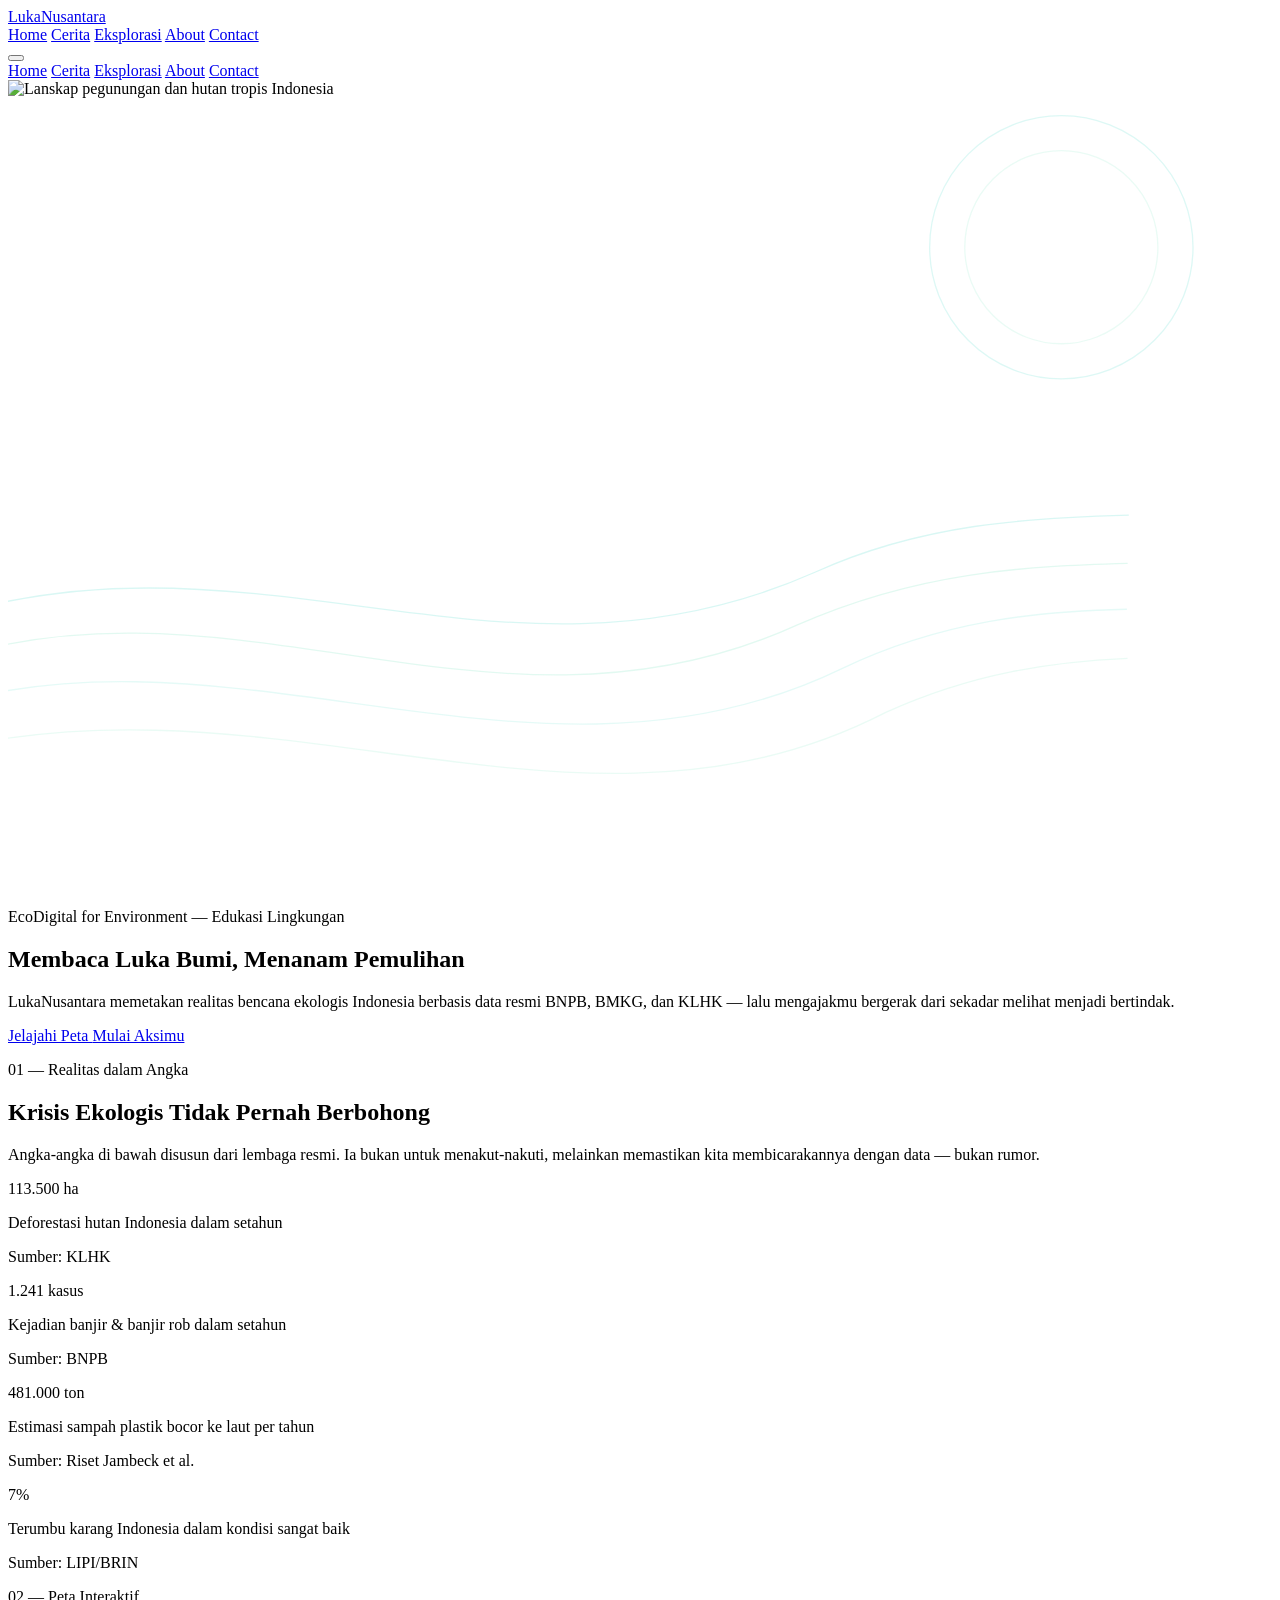
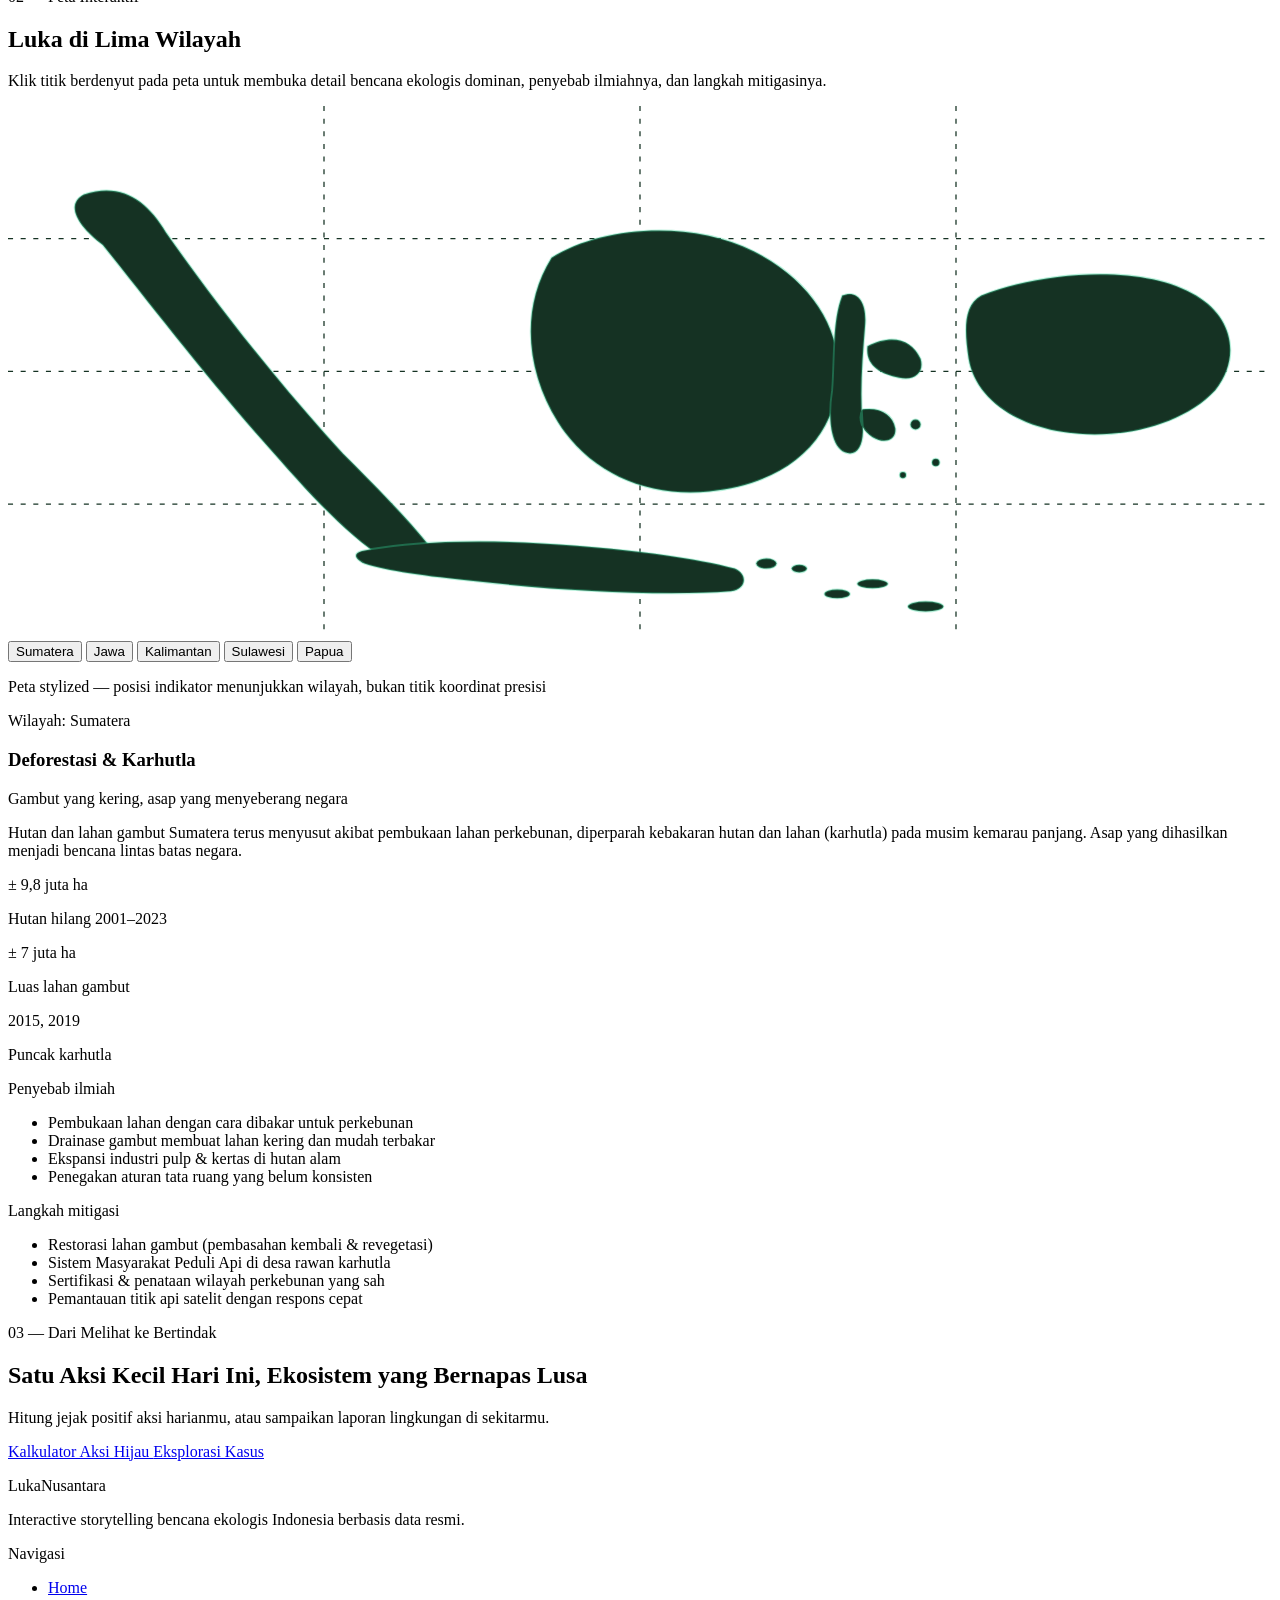
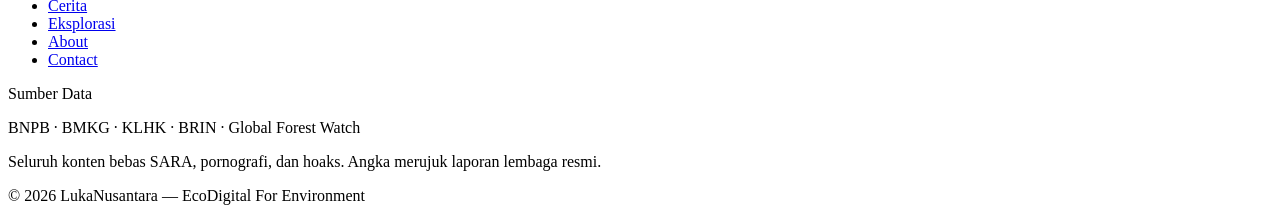
==== index.html @ 46ff0fb9 "feat: halaman scrollytelling cerita.html - 7 babak crossfade Nusantara yang Memudar" ====
<!DOCTYPE html>
<html lang="id">
<head>
  <meta charset="UTF-8" />
  <meta name="viewport" content="width=device-width, initial-scale=1.0" />
  <title>LukaNusantara — Peta Interaktif Bencana Ekologis Indonesia</title>
  <meta name="description" content="Interactive storytelling dampak kerusakan lingkungan dan bencana ekologis di Indonesia berbasis data resmi, dengan langkah mitigasi dan pemulihan." />
  <link rel="icon" href="data:image/svg+xml,%3Csvg xmlns='http://www.w3.org/2000/svg' viewBox='0 0 24 24' fill='none' stroke='%2334D399' stroke-width='2' stroke-linecap='round' stroke-linejoin='round'%3E%3Cpath d='M11 20A7 7 0 0 1 9.8 6.1C15.5 5 17 4.48 19 2c1 2 2 4.18 2 8 0 5.5-4.78 10-10 10Z'/%3E%3Cpath d='M2 21c0-3 1.85-5.36 5.08-6C9.5 14.52 12 13 13 12'/%3E%3C/svg%3E" />

  <!-- ============ TEMPLATE HEAD BERSAMA (jangan ubah versi CDN) ============ -->
  <script src="https://cdn.tailwindcss.com"></script>
  <script>
    tailwind.config = {
      theme: {
        extend: {
          colors: {
            deep: { 950: "#07120D", 900: "#0B1A13", 800: "#0F2418", 700: "#153223", 600: "#1E4530" },
            leaf: { 300: "#6EE7B7", 400: "#34D399" },
            tealx: { 400: "#2DD4BF" },
            sand: "#E7E4D9",
            mist: "#9CB4A7",
          },
          fontFamily: {
            display: ["Space Grotesk", "sans-serif"],
            body: ["Inter", "sans-serif"],
            mono: ["JetBrains Mono", "monospace"],
          },
        },
      },
    };
  </script>
  <link rel="preconnect" href="https://fonts.googleapis.com" />
  <link rel="preconnect" href="https://fonts.gstatic.com" crossorigin />
  <link href="https://fonts.googleapis.com/css2?family=Space+Grotesk:wght@400;500;700&family=Inter:wght@400;500;600&family=JetBrains+Mono:wght@400;700&display=swap" rel="stylesheet" />
  <link rel="stylesheet" href="css/style.css" />
  <!-- ===================================================================== -->
</head>

<body data-page="home" class="bg-deep-950 text-sand font-body min-h-screen">

  <!-- ================= NAVBAR (komponen bersama, jangan ubah) ================= -->
  <header class="fixed top-0 inset-x-0 z-50 bg-deep-950/80 backdrop-blur border-b border-deep-700">
    <nav class="max-w-6xl mx-auto px-4 md:px-6 h-16 flex items-center justify-between">
      <a href="index.html" class="flex items-center gap-2 font-display font-bold text-lg">
        <i data-lucide="leaf" class="w-5 h-5 text-leaf-400"></i>
        Luka<span class="text-leaf-400">Nusantara</span>
      </a>
      <div id="nav-menu" class="hidden md:flex items-center gap-1 font-mono text-xs uppercase tracking-widest">
        <a href="index.html" class="px-4 py-2 rounded-full bg-leaf-400/10 text-leaf-300 border border-leaf-400/30">Home</a>
        <a href="cerita.html" class="px-4 py-2 rounded-full text-mist hover:text-sand hover:border-deep-600 border border-transparent transition">Cerita</a>
        <a href="eksplorasi.html" class="px-4 py-2 rounded-full text-mist hover:text-sand hover:border-deep-600 border border-transparent transition">Eksplorasi</a>
        <a href="about.html" class="px-4 py-2 rounded-full text-mist hover:text-sand hover:border-deep-600 border border-transparent transition">About</a>
        <a href="contact.html" class="px-4 py-2 rounded-full text-mist hover:text-sand hover:border-deep-600 border border-transparent transition">Contact</a>
      </div>
      <button id="nav-toggle" class="md:hidden p-2 text-mist hover:text-sand" aria-label="Buka menu" aria-expanded="false">
        <i data-lucide="menu" class="w-6 h-6"></i>
      </button>
    </nav>
    <div id="nav-menu-mobile" class="hidden md:hidden border-t border-deep-700 bg-deep-950/95 backdrop-blur px-4 py-3 font-mono text-xs uppercase tracking-widest">
      <a href="index.html" class="block px-3 py-2 rounded-lg bg-leaf-400/10 text-leaf-300">Home</a>
      <a href="cerita.html" class="block px-3 py-2 rounded-lg text-mist hover:text-sand">Cerita</a>
      <a href="eksplorasi.html" class="block px-3 py-2 rounded-lg text-mist hover:text-sand">Eksplorasi</a>
      <a href="about.html" class="block px-3 py-2 rounded-lg text-mist hover:text-sand">About</a>
      <a href="contact.html" class="block px-3 py-2 rounded-lg text-mist hover:text-sand">Contact</a>
    </div>
  </header>

  <main class="pt-16">

    <!-- ================= HERO ================= -->
    <section id="hero" class="relative min-h-[88vh] flex items-center overflow-hidden">
      <!-- Background gambar (memudar saat scroll, dikendalikan main.js) -->
      <div id="hero-bg" class="absolute inset-0 will-change-transform">
        <img src="https://images.unsplash.com/photo-1469474968028-56623f02e42e?q=80&w=1920&auto=format&fit=crop"
             alt="Lanskap pegunungan dan hutan tropis Indonesia"
             onerror="__imgFallback(this)"
             class="w-full h-full object-cover" />
        <div class="absolute inset-0 bg-gradient-to-b from-deep-950/75 via-deep-950/60 to-deep-950"></div>
      </div>

      <!-- SVG kontur topografi (line drawing oleh Anime.js) -->
      <svg id="hero-svg" class="absolute inset-0 w-full h-full opacity-60" viewBox="0 0 1440 900" fill="none" preserveAspectRatio="xMidYMid slice" aria-hidden="true">
        <path class="draw-line" d="M-100,600 C280,470 560,700 920,540 C1140,440 1360,500 1540,450" stroke="#2DD4BF" stroke-opacity="0.18" stroke-width="1.5"/>
        <path class="draw-line" d="M-100,650 C250,520 550,760 900,600 C1150,490 1350,560 1540,500" stroke="#34D399" stroke-opacity="0.14" stroke-width="1.5"/>
        <path class="draw-line" d="M-100,700 C250,580 600,820 950,650 C1180,540 1380,610 1540,560" stroke="#2DD4BF" stroke-opacity="0.12" stroke-width="1.5"/>
        <path class="draw-line" d="M-100,750 C300,640 650,880 1000,700 C1220,600 1400,660 1540,620" stroke="#34D399" stroke-opacity="0.10" stroke-width="1.5"/>
        <circle class="draw-line" cx="1200" cy="170" r="150" stroke="#2DD4BF" stroke-opacity="0.16" stroke-width="1.5"/>
        <circle class="draw-line" cx="1200" cy="170" r="110" stroke="#34D399" stroke-opacity="0.10" stroke-width="1.5"/>
      </svg>

      <div class="relative max-w-6xl mx-auto px-4 md:px-6 py-20">
        <p class="font-mono text-xs uppercase tracking-[0.3em] text-leaf-400 mb-5">
          EcoDigital for Environment &mdash; Edukasi Lingkungan
        </p>
        <h1 id="hero-title" class="font-display font-bold tracking-tight text-4xl md:text-6xl leading-tight max-w-3xl">
          Membaca Luka Bumi, Menanam Pemulihan
        </h1>
        <p id="hero-sub" class="mt-6 text-sm md:text-lg text-mist max-w-2xl leading-relaxed">
          LukaNusantara memetakan realitas bencana ekologis Indonesia berbasis data resmi
          BNPB, BMKG, dan KLHK &mdash; lalu mengajakmu bergerak dari sekadar melihat menjadi bertindak.
        </p>
        <div class="mt-9 flex flex-wrap gap-4">
          <a href="#peta" class="inline-flex items-center gap-2 bg-leaf-400 text-deep-950 font-semibold rounded-full px-7 py-3 hover:bg-leaf-300 transition">
            Jelajahi Peta <i data-lucide="map-pin" class="w-4 h-4"></i>
          </a>
          <a href="contact.html" class="inline-flex items-center gap-2 border border-deep-600 text-sand rounded-full px-7 py-3 hover:border-leaf-400 hover:text-leaf-300 transition">
            Mulai Aksimu <i data-lucide="arrow-right" class="w-4 h-4"></i>
          </a>
        </div>
      </div>

      <a href="#statistik" class="absolute bottom-6 left-1/2 -translate-x-1/2 text-mist hover:text-leaf-300 transition" aria-label="Gulir ke bawah">
        <i data-lucide="chevron-down" class="w-6 h-6 animate-bounce"></i>
      </a>
    </section>

    <!-- ================= STATISTIK KRISIS ================= -->
    <section id="statistik" class="py-16 md:py-24 bg-deep-900">
      <div class="max-w-6xl mx-auto px-4 md:px-6">
        <p class="font-mono text-xs uppercase tracking-[0.3em] text-leaf-400">01 &mdash; Realitas dalam Angka</p>
        <h2 class="mt-3 font-display font-bold text-2xl md:text-4xl">Krisis Ekologis Tidak Pernah Berbohong</h2>
        <p class="mt-3 text-sm md:text-base text-mist max-w-2xl leading-relaxed">
          Angka-angka di bawah disusun dari lembaga resmi. Ia bukan untuk menakut-nakuti,
          melainkan memastikan kita membicarakannya dengan data &mdash; bukan rumor.
        </p>
        <div id="stats-grid" class="mt-10 grid grid-cols-1 sm:grid-cols-2 lg:grid-cols-4 gap-4 md:gap-6">
          <!-- diisi oleh renderStats() -->
        </div>
      </div>
    </section>

    <!-- ================= PETA INTERAKTIF ================= -->
    <section id="peta" class="py-16 md:py-24">
      <div class="max-w-6xl mx-auto px-4 md:px-6">
        <p class="font-mono text-xs uppercase tracking-[0.3em] text-leaf-400">02 &mdash; Peta Interaktif</p>
        <h2 class="mt-3 font-display font-bold text-2xl md:text-4xl">Luka di Lima Wilayah</h2>
        <p class="mt-3 text-sm md:text-base text-mist max-w-2xl leading-relaxed">
          Klik titik berdenyut pada peta untuk membuka detail bencana ekologis dominan,
          penyebab ilmiahnya, dan langkah mitigasinya.
        </p>

        <div class="mt-10 grid grid-cols-1 lg:grid-cols-5 gap-6 items-start">

          <!-- Peta SVG stylized kepulauan Indonesia -->
          <div class="lg:col-span-3 relative bg-deep-900 border border-deep-700 rounded-2xl p-3 md:p-6">
            <div class="relative">
              <svg viewBox="0 0 1000 420" class="w-full h-auto" role="img" aria-label="Peta stylized kepulauan Indonesia">
                <!-- kerangka garis bantu -->
                <g stroke="#153223" stroke-width="1" stroke-dasharray="4 6">
                  <line x1="0" y1="105" x2="1000" y2="105"/>
                  <line x1="0" y1="210" x2="1000" y2="210"/>
                  <line x1="0" y1="315" x2="1000" y2="315"/>
                  <line x1="250" y1="0" x2="250" y2="420"/>
                  <line x1="500" y1="0" x2="500" y2="420"/>
                  <line x1="750" y1="0" x2="750" y2="420"/>
                </g>
                <!-- pulau-pulau -->
                <g fill="#153223" stroke="#34D399" stroke-opacity="0.35" stroke-width="1.5">
                  <path d="M60,70 C90,60 110,75 125,100 C160,150 210,215 265,275 C290,300 315,325 335,350 C340,362 330,372 316,368 C285,355 250,320 215,280 C165,225 115,160 75,110 C55,95 45,78 60,70 Z"/>
                  <path d="M280,352 C320,344 380,342 450,348 C500,352 545,358 575,366 C585,370 585,382 572,384 C520,388 440,384 370,376 C330,372 300,368 282,362 C274,358 273,354 280,352 Z"/>
                  <path d="M430,120 C470,95 540,90 590,115 C640,140 665,185 655,230 C645,275 605,300 555,305 C505,310 460,290 435,250 C410,210 405,160 430,120 Z"/>
                  <path d="M660,150 C672,145 680,155 678,175 C676,200 674,225 676,250 C678,268 672,278 662,274 C652,270 648,250 652,225 C654,200 652,170 660,150 Z
                           M680,190 C700,180 715,185 722,200 C725,210 718,218 705,215 C690,212 678,205 680,190 Z
                           M676,240 C690,238 700,244 702,255 C703,264 694,268 684,262 C676,257 672,248 676,240 Z"/>
                  <path d="M770,150 C820,130 900,125 940,150 C970,168 975,200 955,225 C930,252 880,265 835,258 C795,252 765,230 760,200 C757,180 755,158 770,150 Z"/>
                  <ellipse cx="600" cy="362" rx="8" ry="4"/>
                  <ellipse cx="626" cy="366" rx="6" ry="3"/>
                  <ellipse cx="656" cy="386" rx="10" ry="3.5"/>
                  <ellipse cx="684" cy="378" rx="12" ry="3.5"/>
                  <ellipse cx="726" cy="396" rx="14" ry="4"/>
                  <circle cx="718" cy="252" r="4"/>
                  <circle cx="734" cy="282" r="3"/>
                  <circle cx="708" cy="292" r="2.5"/>
                </g>
              </svg>
              <!-- overlay marker (diisi renderMap()) -->
              <div id="map-markers" class="absolute inset-0"></div>
            </div>
            <p class="mt-3 text-center font-mono text-[11px] uppercase tracking-widest text-mist/60">
              Peta stylized &mdash; posisi indikator menunjukkan wilayah, bukan titik koordinat presisi
            </p>
          </div>

          <!-- Panel detail wilayah -->
          <div class="lg:col-span-2 bg-deep-800 border border-deep-700 rounded-2xl p-6 md:p-7 min-h-[420px]">
            <div id="region-panel">
              <!-- diisi selectRegion() -->
            </div>
          </div>

        </div>
      </div>
    </section>

    <!-- ================= CTA AKSI ================= -->
    <section class="py-16 md:py-24 bg-deep-900">
      <div class="max-w-6xl mx-auto px-4 md:px-6 text-center">
        <p class="font-mono text-xs uppercase tracking-[0.3em] text-leaf-400">03 &mdash; Dari Melihat ke Bertindak</p>
        <h2 class="mt-3 font-display font-bold text-2xl md:text-4xl max-w-2xl mx-auto">
          Satu Aksi Kecil Hari Ini, Ekosistem yang Bernapas Lusa
        </h2>
        <p class="mt-3 text-sm md:text-base text-mist max-w-xl mx-auto leading-relaxed">
          Hitung jejak positif aksi harianmu, atau sampaikan laporan lingkungan di sekitarmu.
        </p>
        <div class="mt-8 flex flex-wrap justify-center gap-4">
          <a href="contact.html" class="inline-flex items-center gap-2 bg-leaf-400 text-deep-950 font-semibold rounded-full px-7 py-3 hover:bg-leaf-300 transition">
            <i data-lucide="sprout" class="w-4 h-4"></i> Kalkulator Aksi Hijau
          </a>
          <a href="eksplorasi.html" class="inline-flex items-center gap-2 border border-deep-600 text-sand rounded-full px-7 py-3 hover:border-leaf-400 hover:text-leaf-300 transition">
            Eksplorasi Kasus <i data-lucide="arrow-right" class="w-4 h-4"></i>
          </a>
        </div>
      </div>
    </section>

  </main>

  <!-- ================= FOOTER (komponen bersama, jangan ubah) ================= -->
  <footer class="border-t border-deep-700 py-10">
    <div class="max-w-6xl mx-auto px-4 md:px-6 grid grid-cols-1 md:grid-cols-3 gap-8">
      <div>
        <p class="flex items-center gap-2 font-display font-bold text-lg">
          <i data-lucide="leaf" class="w-5 h-5 text-leaf-400"></i>
          Luka<span class="text-leaf-400">Nusantara</span>
        </p>
        <p class="mt-3 text-sm text-mist leading-relaxed">
          Interactive storytelling bencana ekologis Indonesia berbasis data resmi.
        </p>
      </div>
      <div>
        <p class="font-mono text-[11px] uppercase tracking-widest text-mist/70 mb-3">Navigasi</p>
        <ul class="space-y-2 text-sm">
          <li><a href="index.html" class="text-mist hover:text-leaf-300 transition">Home</a></li>
          <li><a href="cerita.html" class="text-mist hover:text-leaf-300 transition">Cerita</a></li>
          <li><a href="eksplorasi.html" class="text-mist hover:text-leaf-300 transition">Eksplorasi</a></li>
          <li><a href="about.html" class="text-mist hover:text-leaf-300 transition">About</a></li>
          <li><a href="contact.html" class="text-mist hover:text-leaf-300 transition">Contact</a></li>
        </ul>
      </div>
      <div>
        <p class="font-mono text-[11px] uppercase tracking-widest text-mist/70 mb-3">Sumber Data</p>
        <p class="text-sm text-mist leading-relaxed">
          BNPB &middot; BMKG &middot; KLHK &middot; BRIN &middot; Global Forest Watch
        </p>
        <p class="mt-3 text-xs text-mist/60 leading-relaxed">
          Seluruh konten bebas SARA, pornografi, dan hoaks. Angka merujuk laporan lembaga resmi.
        </p>
      </div>
    </div>
    <p class="mt-8 text-center font-mono text-[11px] text-mist/50">
      &copy; <span id="year">2026</span> LukaNusantara &mdash; EcoDigital For Environment
    </p>
  </footer>

  <!-- ============ SCRIPTS BERSAMA (urutan & versi jangan diubah) ============ -->
  <script src="https://cdnjs.cloudflare.com/ajax/libs/animejs/3.2.2/anime.min.js"></script>
  <script src="https://unpkg.com/lucide@latest"></script>
  <script src="js/data.js"></script>
  <script src="js/animations.js"></script>
  <script src="js/main.js"></script>
</body>
</html>
---- css/style.css ----
/* ============================================================
   LukaNusantara — css/style.css
   Styling kustom di luar Tailwind (dipakai semua halaman).
   ============================================================ */

html {
  scroll-behavior: smooth;
}

body {
  -webkit-font-smoothing: antialiased;
  text-rendering: optimizeLegibility;
}

::selection {
  background: rgba(52, 211, 153, 0.25);
  color: #e7e4d9;
}

/* Scrollbar kustom (Firefox + Chromium) */
* {
  scrollbar-width: thin;
  scrollbar-color: #1e4530 transparent;
}
*::-webkit-scrollbar {
  width: 8px;
  height: 8px;
}
*::-webkit-scrollbar-track {
  background: transparent;
}
*::-webkit-scrollbar-thumb {
  background: #1e4530;
  border-radius: 999px;
}
*::-webkit-scrollbar-thumb:hover {
  background: #34d399;
}

/* ------------------------------------------------------------
   Marker peta — denyut (pulse) murni CSS agar ringan
   ------------------------------------------------------------ */
@keyframes marker-pulse {
  0%   { transform: scale(0.6); opacity: 0.7; }
  70%  { transform: scale(2.4); opacity: 0; }
  100% { transform: scale(2.4); opacity: 0; }
}
.marker-pulse {
  animation: marker-pulse 2.2s ease-out infinite;
}

/* Marker aktif */
.marker-btn.is-active .marker-dot {
  background: #34d399;
  transform: scale(1.35);
}
.marker-btn.is-active .marker-pulse {
  background: rgba(52, 211, 153, 0.5);
}

/* ------------------------------------------------------------
   Garis kontur hero — awal tersembunyi, digambar oleh Anime.js
   ------------------------------------------------------------ */
.draw-line {
  stroke-dasharray: 1400;
  stroke-dashoffset: 1400;
}

/* Kata pada text reveal — awal tersembunyi (JS animasikan masuk) */
.reveal-word {
  display: inline-block;
  opacity: 0;
}

/* ------------------------------------------------------------
   Kursor penggeser before-after (halaman Eksplorasi, Dev B)
   ------------------------------------------------------------ */
.ba-handle {
  cursor: ew-resize;
  touch-action: none;
  user-select: none;
}

/* Timeline garis vertikal (halaman About) */
.timeline-line {
  background: linear-gradient(
    to bottom,
    transparent,
    #1e4530 8%,
    #1e4530 92%,
    transparent
  );
}

/* ------------------------------------------------------------
   Kalkulator aksi hijau (halaman Contact) — kartu tercentang
   ------------------------------------------------------------ */
.action-card.is-checked {
  border-color: #34d399;
  background: rgba(52, 211, 153, 0.08);
}
.action-card.is-checked .action-check {
  border-color: #34d399;
  background: #34d399;
  color: #07120d;
}

/* ------------------------------------------------------------
   Scrollytelling (halaman Cerita)
   ------------------------------------------------------------ */
.scene-layer {
  position: absolute;
  inset: 0;
  width: 100%;
  height: 100%;
  object-fit: cover;
  will-change: opacity;
}
.story-caption {
  position: absolute;
  left: max(1.5rem, 8vw);
  right: max(1.5rem, 5vw);
  bottom: 18vh;
  opacity: 0;
  will-change: opacity;
  text-shadow: 0 2px 24px rgba(7, 18, 13, 0.9), 0 1px 3px rgba(7, 18, 13, 0.8);
}
#story-hint {
  transition: opacity 0.2s linear;
}

/* Fallback tanpa gerak: cerita jadi tumpukan statis */
.story-static #story-stage {
  position: relative;
  height: auto;
  overflow: visible;
}
.story-static .scene-layer {
  position: static;
  opacity: 1 !important;
  height: 55vh;
}
.story-static .story-caption {
  position: static;
  opacity: 1 !important;
  max-width: 42rem;
  margin: 2.5rem auto;
  padding: 0 1.5rem;
}
.story-static #story-overlay,
.story-static #story-captions {
  display: none;
}

/* Reduksi gerak untuk aksesibilitas */
@media (prefers-reduced-motion: reduce) {
  .marker-pulse {
    animation: none;
    opacity: 0;
  }
  .draw-line {
    stroke-dashoffset: 0;
  }
  .reveal-word {
    opacity: 1;
  }
  html {
    scroll-behavior: auto;
  }
}
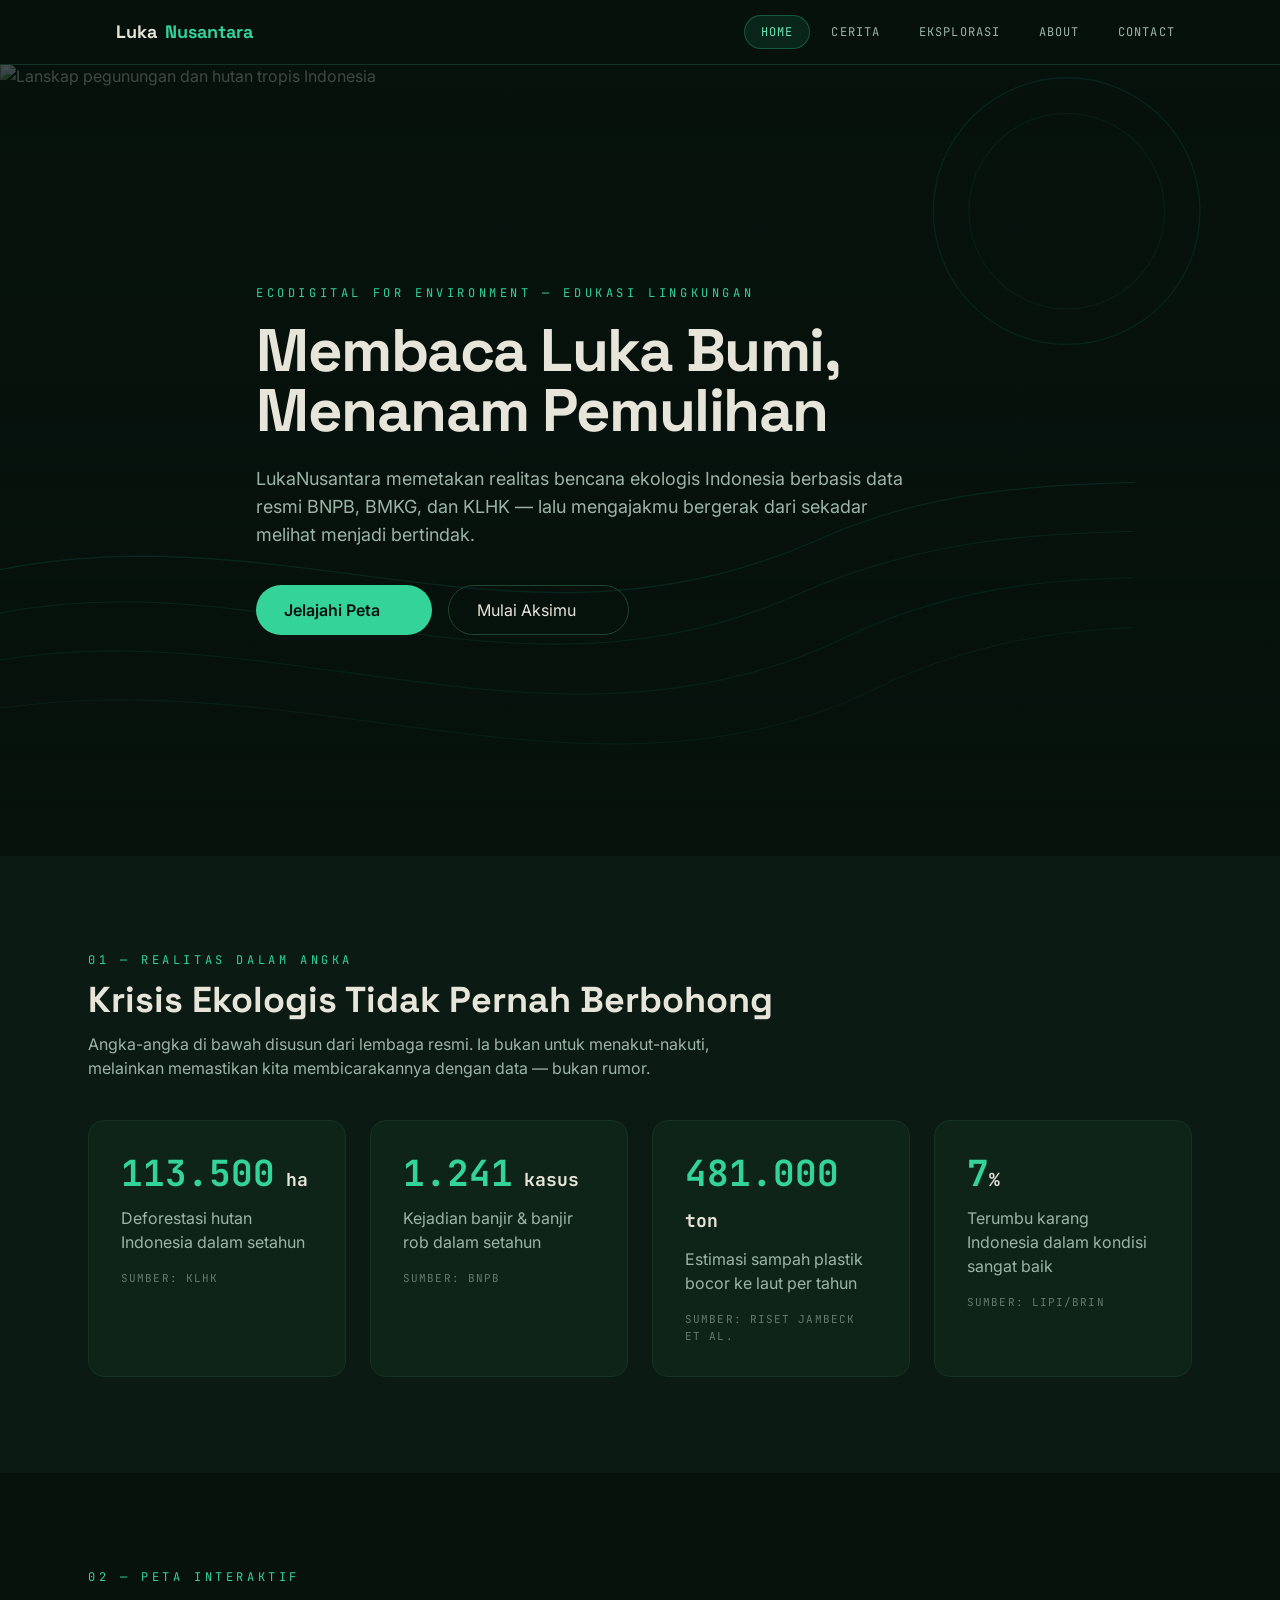
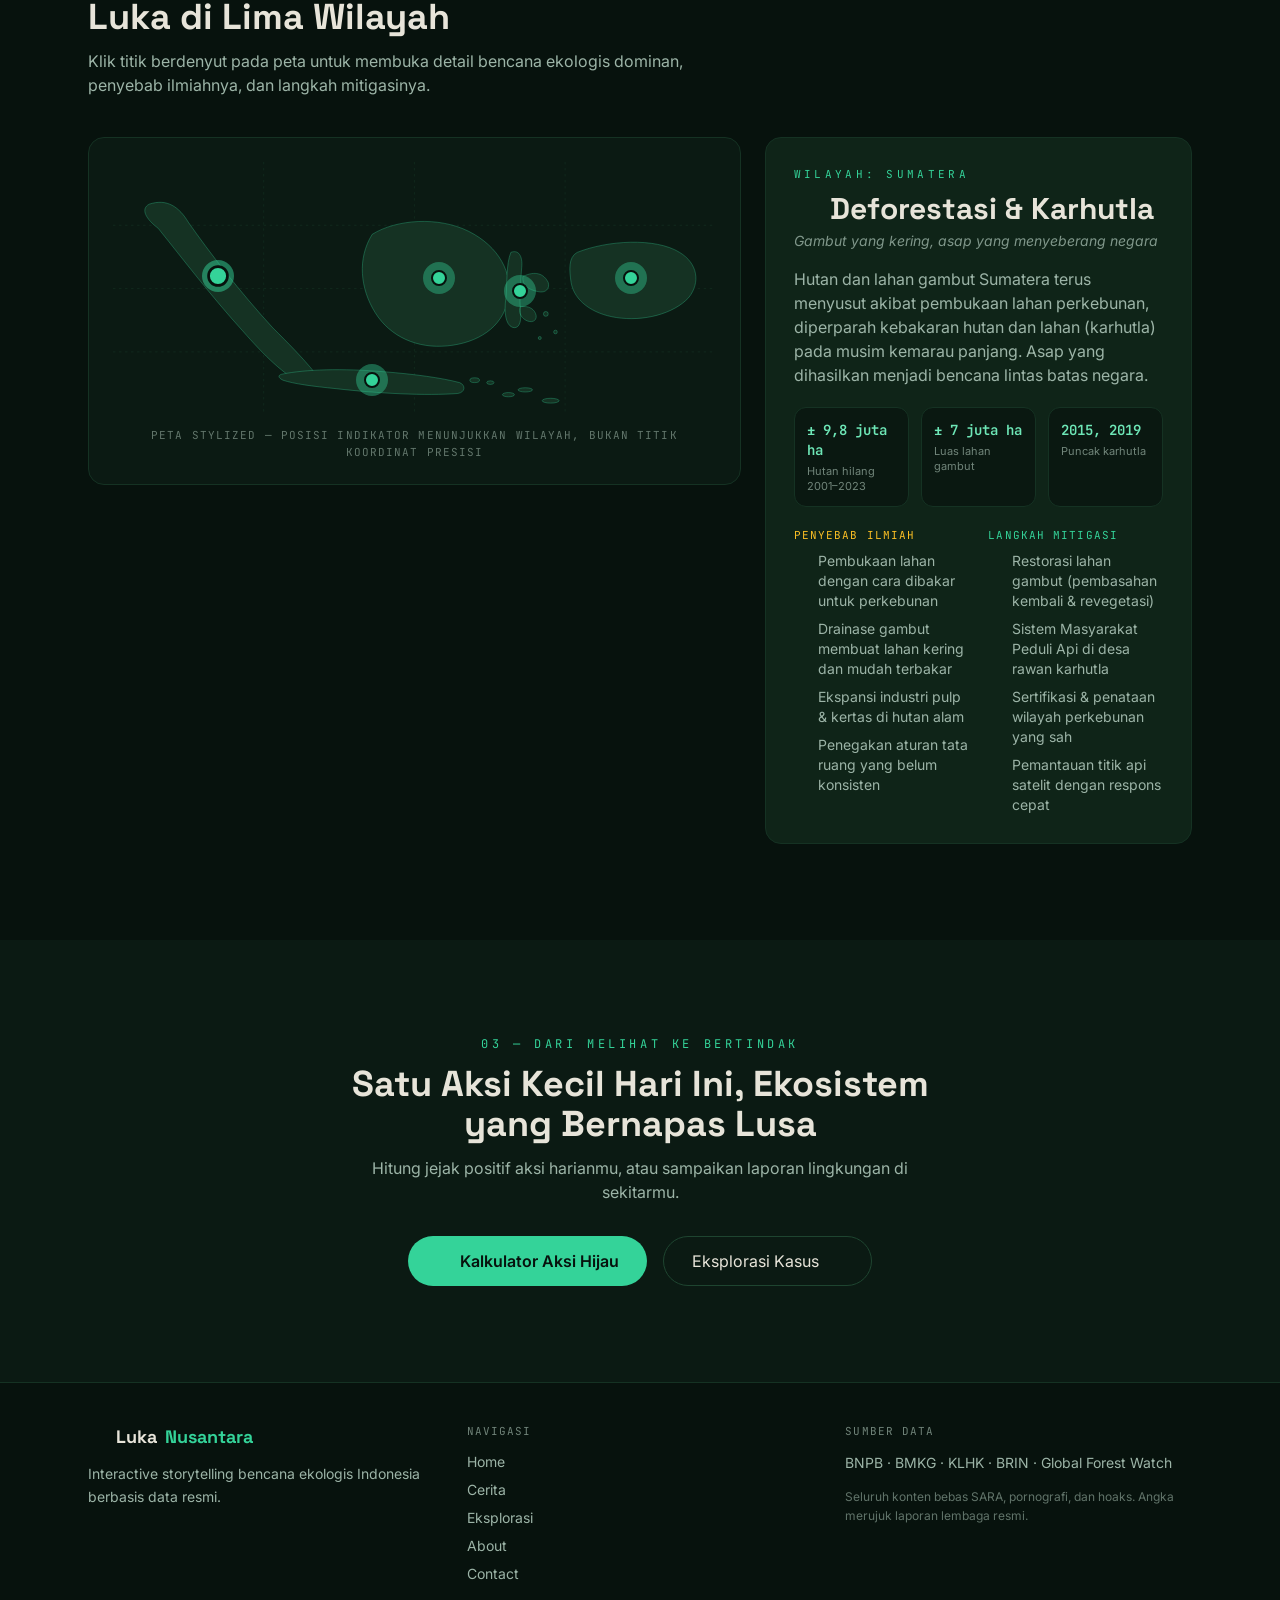
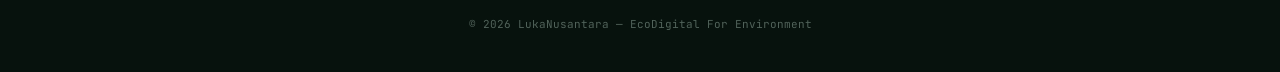
==== commit 9d8d04a7: "fix: tailwind self-hosted (CDN gagal bikin halaman blank) + caption babak 1 tampil sejak awal" ====
--- a/index.html
+++ b/index.html
@@ -7,8 +7,8 @@
   <meta name="description" content="Interactive storytelling dampak kerusakan lingkungan dan bencana ekologis di Indonesia berbasis data resmi, dengan langkah mitigasi dan pemulihan." />
   <link rel="icon" href="data:image/svg+xml,%3Csvg xmlns='http://www.w3.org/2000/svg' viewBox='0 0 24 24' fill='none' stroke='%2334D399' stroke-width='2' stroke-linecap='round' stroke-linejoin='round'%3E%3Cpath d='M11 20A7 7 0 0 1 9.8 6.1C15.5 5 17 4.48 19 2c1 2 2 4.18 2 8 0 5.5-4.78 10-10 10Z'/%3E%3Cpath d='M2 21c0-3 1.85-5.36 5.08-6C9.5 14.52 12 13 13 12'/%3E%3C/svg%3E" />
 
-  <!-- ============ TEMPLATE HEAD BERSAMA (jangan ubah versi CDN) ============ -->
-  <script src="https://cdn.tailwindcss.com"></script>
+  <!-- ============ TEMPLATE HEAD BERSAMA (Tailwind self-hosted; jangan ubah versi) ============ -->
+  <script src="assets/vendor/tailwind-3.4.16.js"></script>
   <script>
     tailwind.config = {
       theme: {
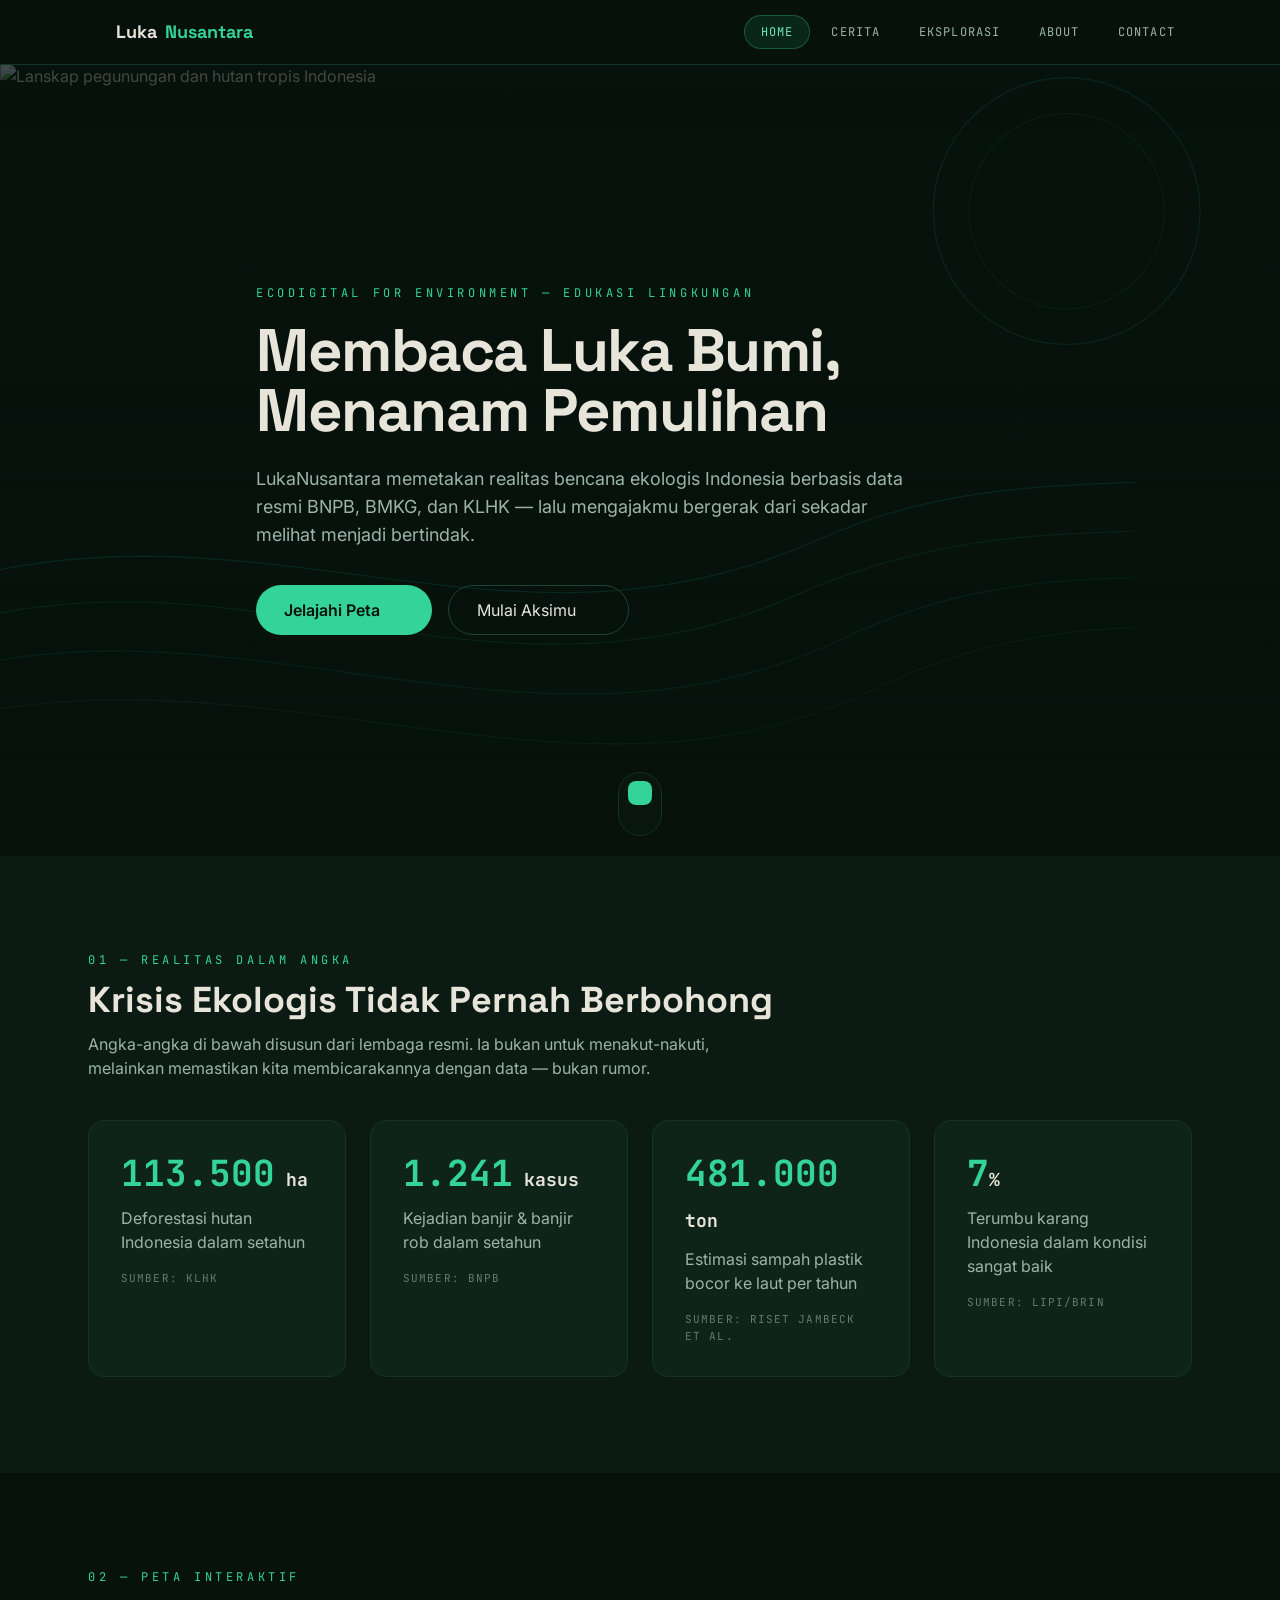
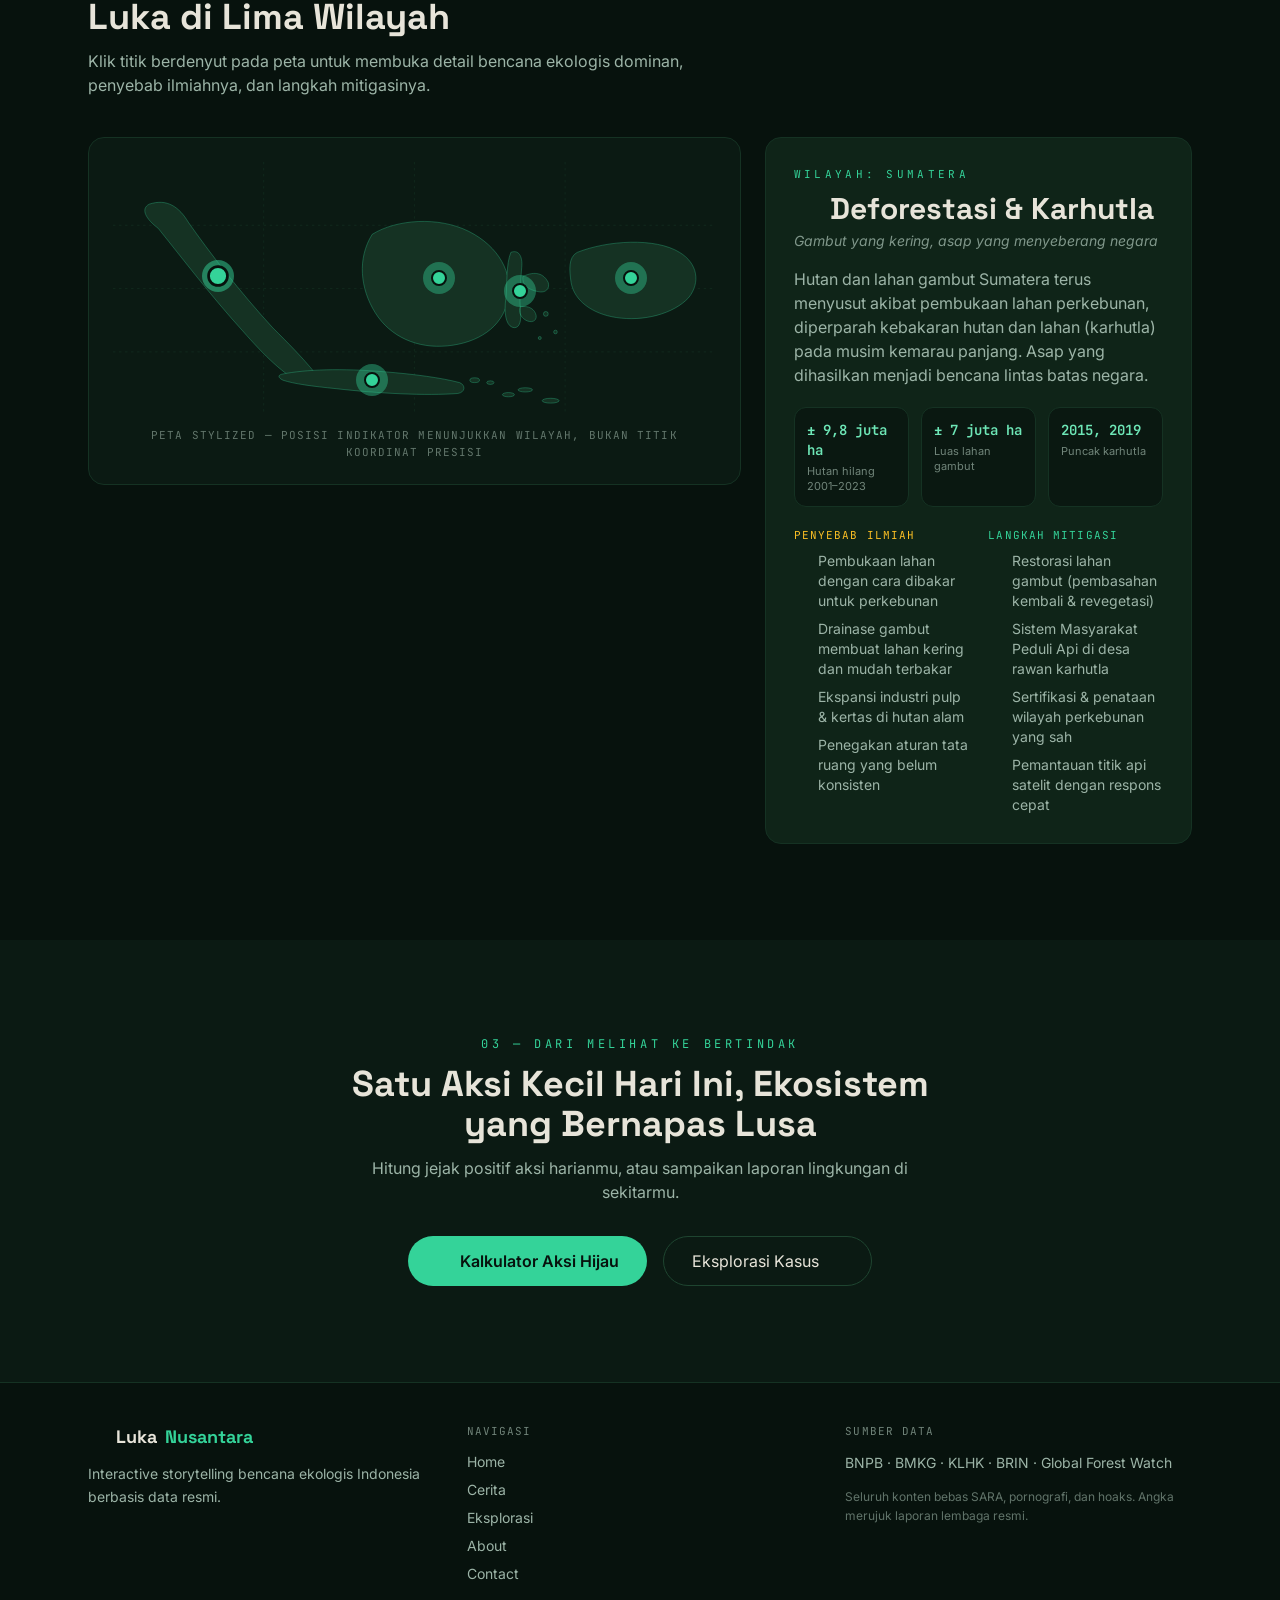
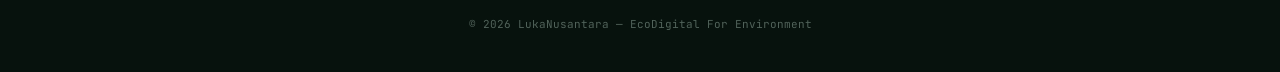
==== commit 479f6527: "feat: spring bounce (kurva linear spring anime.js) untuk scroll hint & CTA hero" ====
--- a/index.html
+++ b/index.html
@@ -100,17 +100,22 @@
           BNPB, BMKG, dan KLHK &mdash; lalu mengajakmu bergerak dari sekadar melihat menjadi bertindak.
         </p>
         <div class="mt-9 flex flex-wrap gap-4">
-          <a href="#peta" class="inline-flex items-center gap-2 bg-leaf-400 text-deep-950 font-semibold rounded-full px-7 py-3 hover:bg-leaf-300 transition">
+          <a href="#peta" class="spring-drop inline-flex items-center gap-2 bg-leaf-400 text-deep-950 font-semibold rounded-full px-7 py-3 hover:bg-leaf-300 transition" style="animation-delay: 1.15s">
             Jelajahi Peta <i data-lucide="map-pin" class="w-4 h-4"></i>
           </a>
-          <a href="contact.html" class="inline-flex items-center gap-2 border border-deep-600 text-sand rounded-full px-7 py-3 hover:border-leaf-400 hover:text-leaf-300 transition">
+          <a href="contact.html" class="spring-drop inline-flex items-center gap-2 border border-deep-600 text-sand rounded-full px-7 py-3 hover:border-leaf-400 hover:text-leaf-300 transition" style="animation-delay: 1.32s">
             Mulai Aksimu <i data-lucide="arrow-right" class="w-4 h-4"></i>
           </a>
         </div>
       </div>
 
-      <a href="#statistik" class="absolute bottom-6 left-1/2 -translate-x-1/2 text-mist hover:text-leaf-300 transition" aria-label="Gulir ke bawah">
-        <i data-lucide="chevron-down" class="w-6 h-6 animate-bounce"></i>
+      <!-- Kotak jatuh-mantul (kurva spring anime.js) sebagai petunjuk gulir -->
+      <a href="#statistik" class="group absolute bottom-5 left-1/2 -translate-x-1/2" aria-label="Gulir ke bawah">
+        <span class="spring-hint-track relative block h-16 w-11 overflow-hidden rounded-full border border-deep-700 bg-deep-900/60 transition-colors group-hover:border-leaf-400/60">
+          <span class="spring-hint-box absolute left-1/2 top-2 -ml-3 grid h-6 w-6 place-items-center rounded-lg bg-leaf-400 text-deep-950">
+            <i data-lucide="chevron-down" class="h-4 w-4"></i>
+          </span>
+        </span>
       </a>
     </section>
 
--- a/css/style.css
+++ b/css/style.css
@@ -152,6 +152,69 @@
   display: none;
 }
 
+/* ------------------------------------------------------------
+   Spring bounce — kurva linear() setara anime.js v4
+   spring({ bounce: 0.65, duration: 400 }) — jatuh 1.56s lalu mantul.
+   (Proyek ini pakai Anime.js v3 global, jadi efeknya dibake ke CSS
+   agar hasil visual identik dan tetap jalan walau CDN gagal.)
+   ------------------------------------------------------------ */
+:root {
+  --spring-65: linear(
+    0, 0.0282, 0.1054, 0.2195, 0.3584, 0.5107, 0.6659, 0.8149, 0.9506,
+    1.0676, 1.1625, 1.2335, 1.2805, 1.3046, 1.3083, 1.2944, 1.2666,
+    1.2285, 1.1839, 1.1362, 1.0885, 1.0435, 1.0032, 0.9691, 0.9421,
+    0.9225, 0.9102, 0.9048, 0.9055, 0.9113, 0.921, 0.9335, 0.9477,
+    0.9626, 0.9771, 0.9906, 1.0025, 1.0124, 1.0201, 1.0254, 1.0285,
+    1.0296, 1.0288, 1.0266, 1.0233, 1.0192, 1.0147, 1.0101, 1.0057,
+    1.0017, 0.9982, 0.9953, 0.9932, 0.9918, 0.991, 0.9909, 0.9913,
+    0.9921, 0.9932, 0.9945, 0.9959, 0.9973, 0.9986, 0.9998, 1.0009,
+    1.0017, 1.0023, 1.0026, 1.0028, 1.0028, 1.0026, 1.0024, 1.002,
+    1.0016, 1.0011, 1.0007, 1.0003, 0.9999, 0.9996, 0.9994, 0.9993,
+    0.9992, 0.9991, 0.9991, 0.9992, 0.9993, 0.9994, 0.9996, 0.9997,
+    0.9998, 0.9999, 1, 1.0001, 1.0002, 1.0002, 1.0003, 1.0003,
+    1.0003, 1.0002, 1.0002, 1
+  );
+}
+
+/* Entri "jatuh + mantul" sekali jalan — tempel di elemen apa pun */
+@keyframes spring-drop {
+  from { opacity: 0; transform: translateY(-24px); }
+  to   { opacity: 1; transform: translateY(0); }
+}
+.spring-drop {
+  opacity: 0;
+  /* fallback: overshoot mirip spring untuk browser tanpa linear() */
+  animation: spring-drop 1.15s cubic-bezier(0.34, 1.56, 0.64, 1) both;
+}
+@supports (animation-timing-function: linear(0, 1)) {
+  .spring-drop { animation-timing-function: var(--spring-65); }
+}
+
+/* Scroll hint (hero Home): kotak jatuh-mantul berulang di track kecil.
+   Siklus 2.6s = 1.56s jatuh (60%) + jeda + fade, restart saat tak terlihat */
+.spring-hint-track {
+  animation: spring-hint-fade 2.6s linear infinite;
+}
+.spring-hint-box {
+  --hint-fall: 1.75rem; /* jarak jatuh di dalam track h-16 */
+  animation: spring-fall 2.6s infinite;
+}
+@keyframes spring-fall {
+  0%   { transform: translateY(0); animation-timing-function: var(--spring-65); }
+  60%  { transform: translateY(var(--hint-fall)); }
+  72%  { transform: translateY(var(--hint-fall)); }
+  84%  { transform: translateY(var(--hint-fall)); }
+  85%  { transform: translateY(0); }
+  100% { transform: translateY(0); }
+}
+@keyframes spring-hint-fade {
+  0%   { opacity: 0; }
+  5%   { opacity: 1; }
+  70%  { opacity: 1; }
+  80%  { opacity: 0; }
+  100% { opacity: 0; }
+}
+
 /* Reduksi gerak untuk aksesibilitas */
 @media (prefers-reduced-motion: reduce) {
   .marker-pulse {
@@ -164,6 +227,19 @@
   .reveal-word {
     opacity: 1;
   }
+  .spring-drop {
+    animation: none;
+    opacity: 1;
+    transform: none;
+  }
+  .spring-hint-track {
+    animation: none;
+    opacity: 1;
+  }
+  .spring-hint-box {
+    animation: none;
+    transform: translateY(var(--hint-fall, 1.75rem));
+  }
   html {
     scroll-behavior: auto;
   }
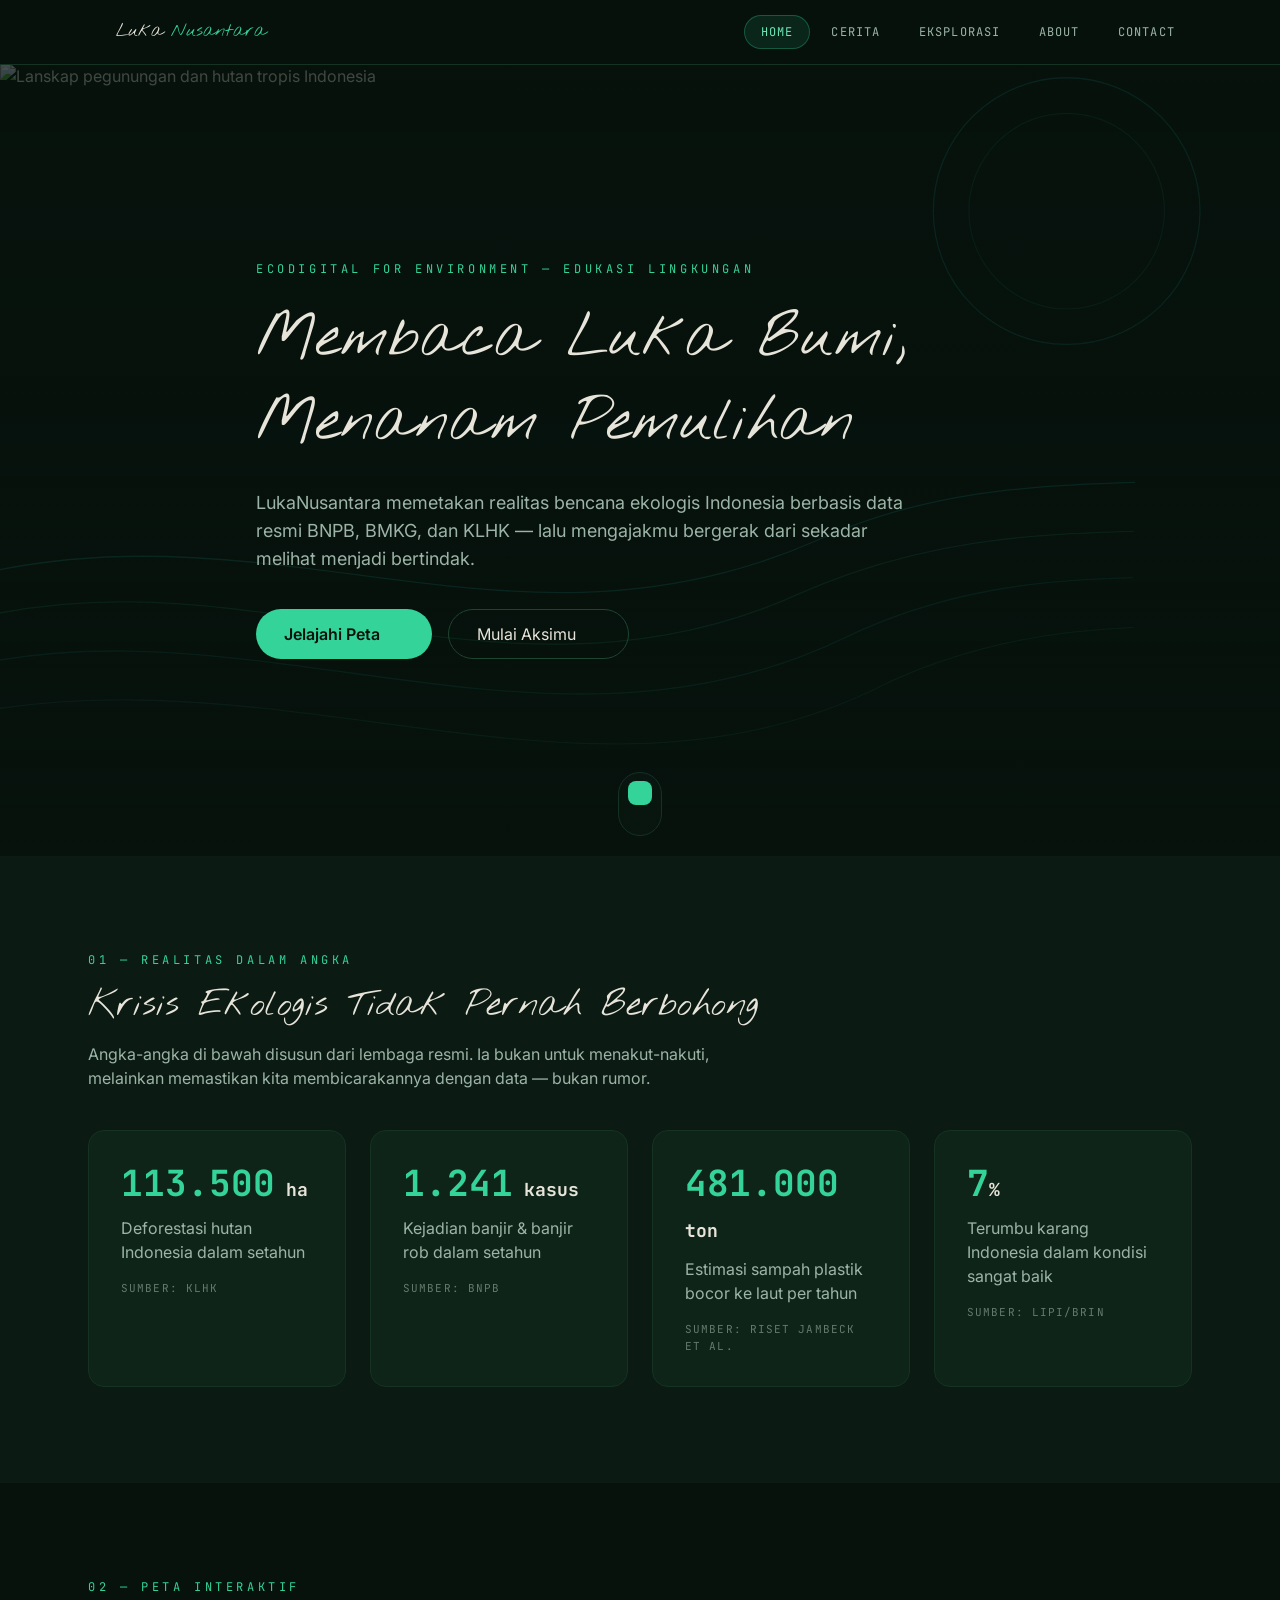
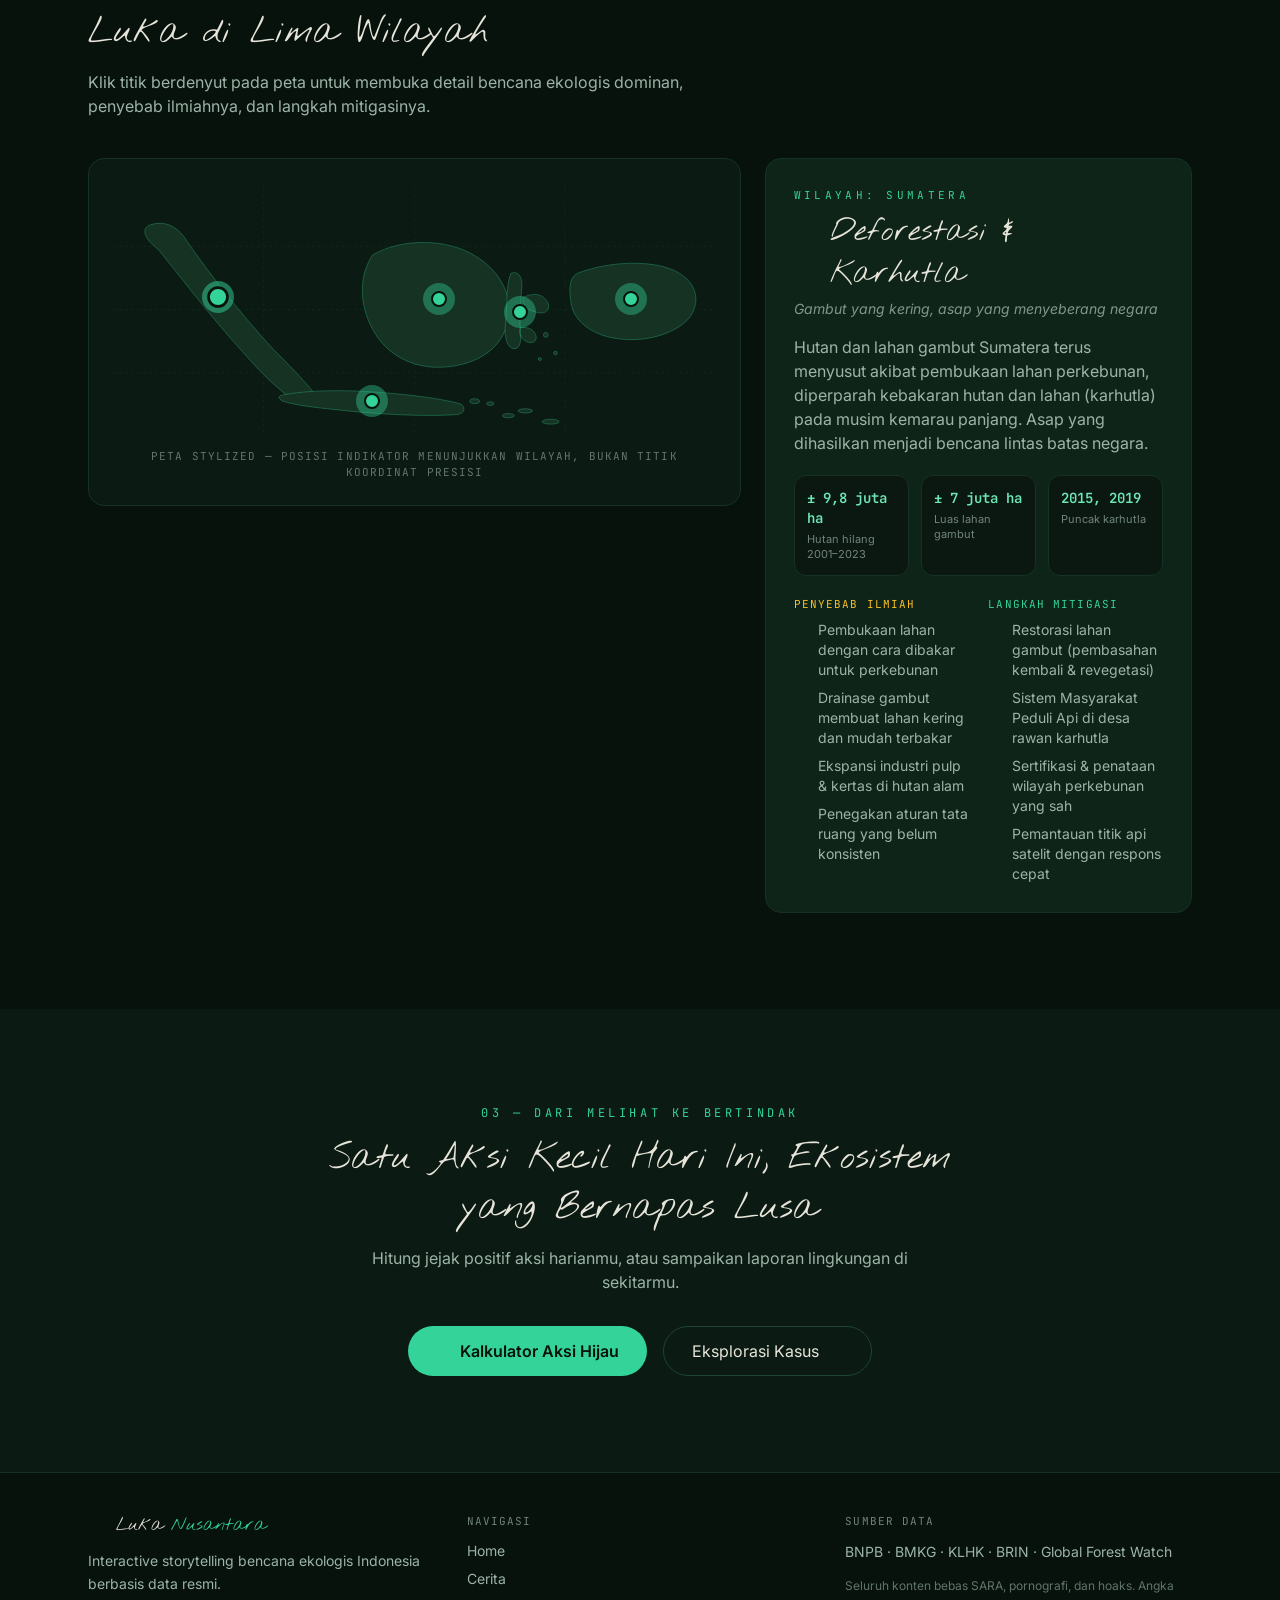
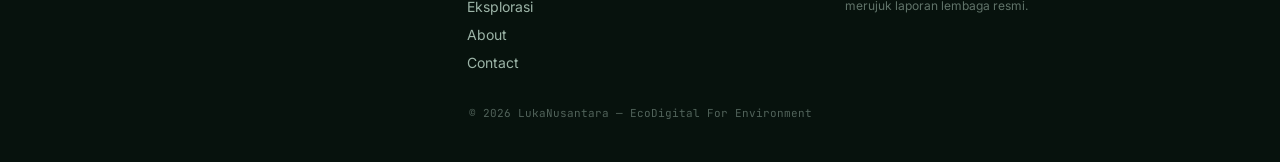
==== commit 04eabfad: "feat: ganti font judul besar ke Nothing You Could Do (handwriting)" ====
--- a/index.html
+++ b/index.html
@@ -21,7 +21,7 @@
             mist: "#9CB4A7",
           },
           fontFamily: {
-            display: ["Space Grotesk", "sans-serif"],
+            display: ["Nothing You Could Do", "cursive"],
             body: ["Inter", "sans-serif"],
             mono: ["JetBrains Mono", "monospace"],
           },
@@ -31,7 +31,7 @@
   </script>
   <link rel="preconnect" href="https://fonts.googleapis.com" />
   <link rel="preconnect" href="https://fonts.gstatic.com" crossorigin />
-  <link href="https://fonts.googleapis.com/css2?family=Space+Grotesk:wght@400;500;700&family=Inter:wght@400;500;600&family=JetBrains+Mono:wght@400;700&display=swap" rel="stylesheet" />
+  <link href="https://fonts.googleapis.com/css2?family=Nothing+You+Could+Do&family=Space+Grotesk:wght@400;500;700&family=Inter:wght@400;500;600&family=JetBrains+Mono:wght@400;700&display=swap" rel="stylesheet" />
   <link rel="stylesheet" href="css/style.css" />
   <!-- ===================================================================== -->
 </head>
--- a/css/style.css
+++ b/css/style.css
@@ -70,6 +70,17 @@
 .reveal-word {
   display: inline-block;
   opacity: 0;
+}
+
+/* ------------------------------------------------------------
+   Font judul — Nothing You Could Do (handwriting, weight 400 saja)
+   Faux-bold dimatikan & spasi dilonggarkan agar goresannya tetap
+   rapi dan judul besar tetap terbaca.
+   ------------------------------------------------------------ */
+body .font-display {
+  font-weight: 400;
+  letter-spacing: normal;
+  line-height: 1.4;
 }
 
 /* ------------------------------------------------------------
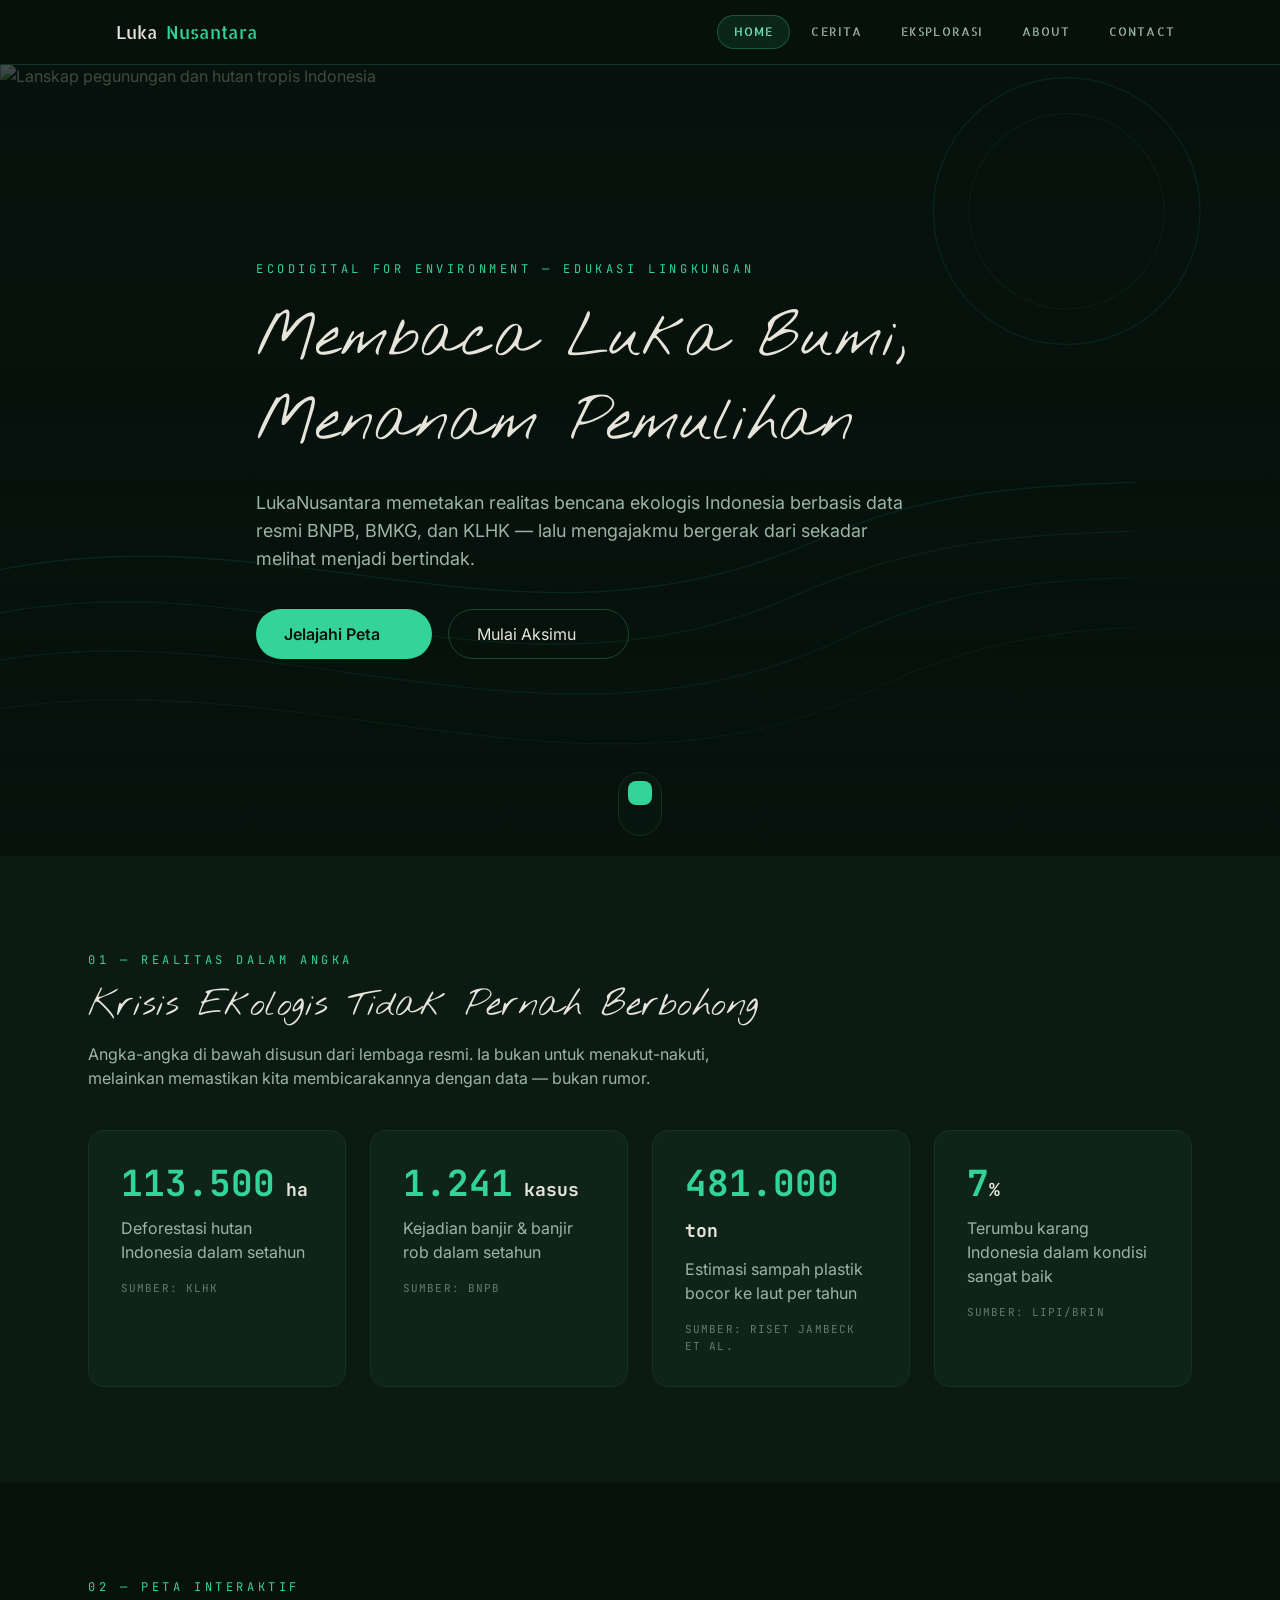
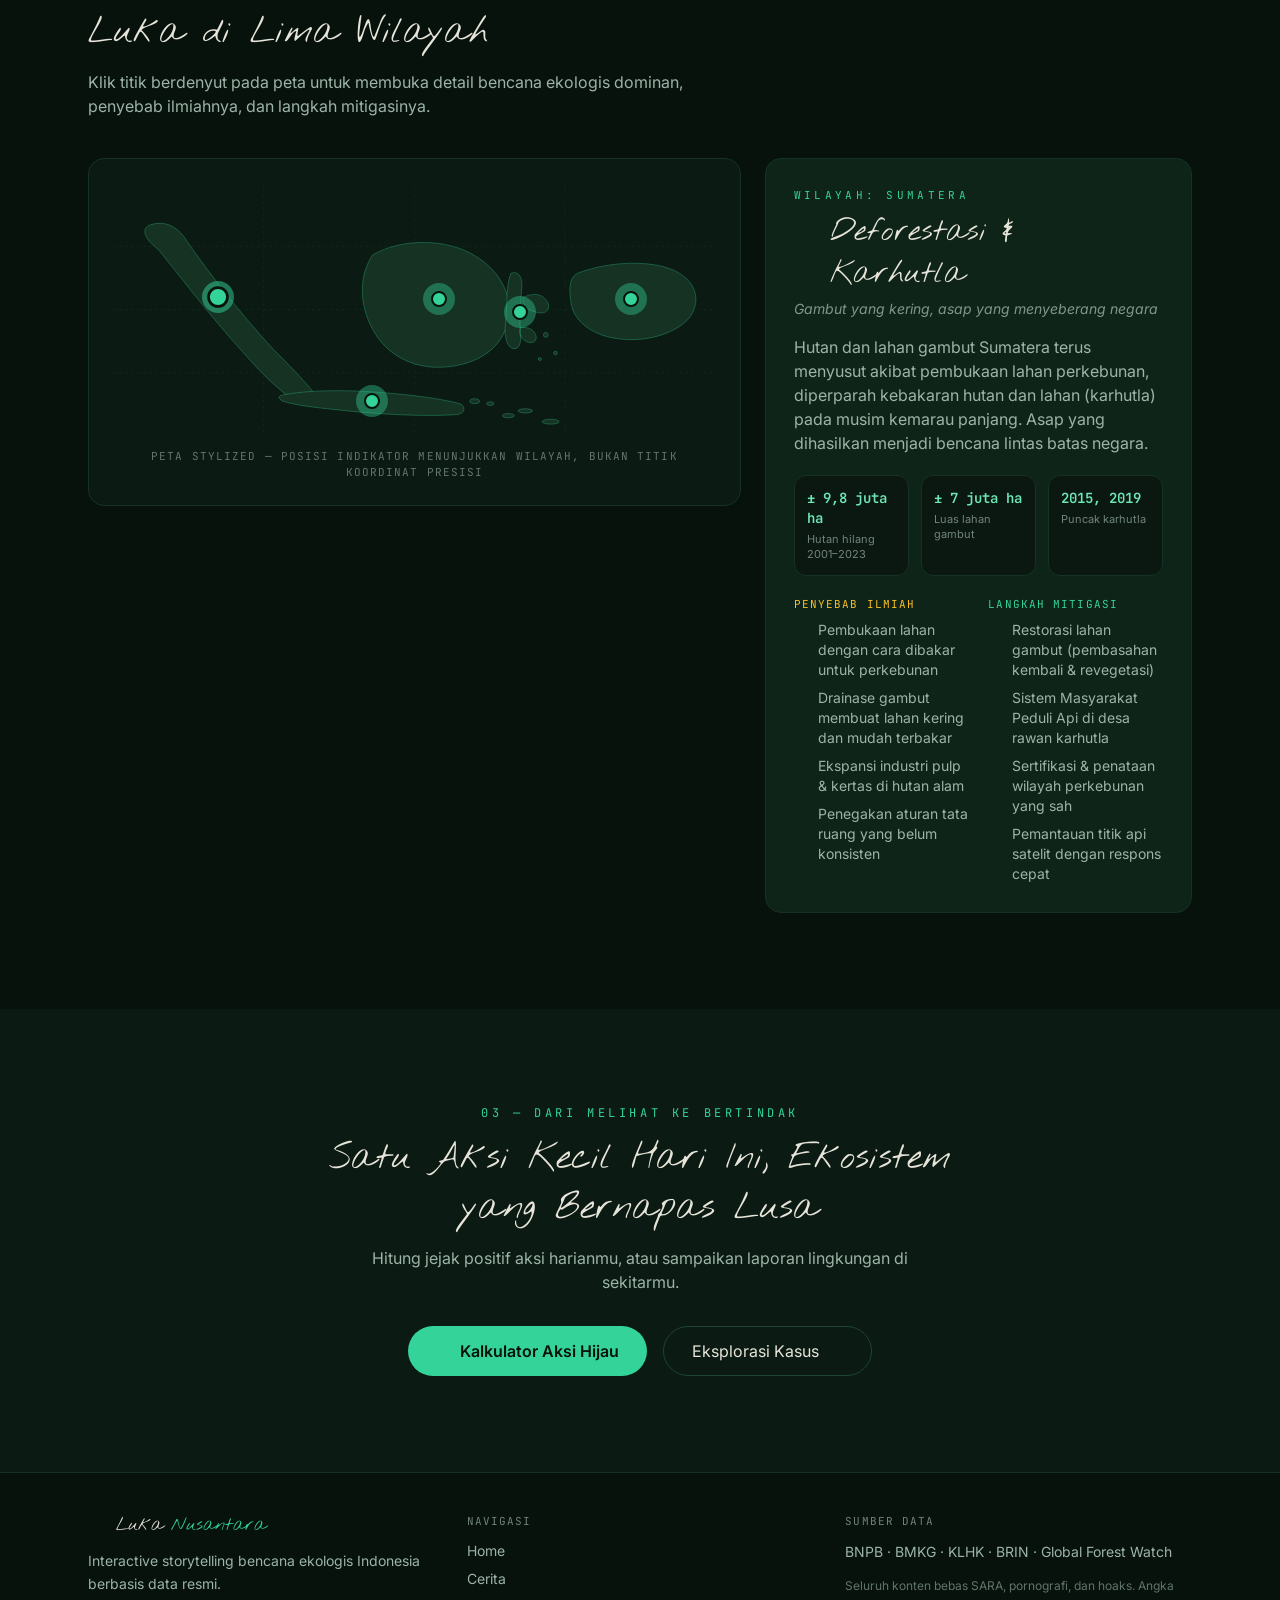
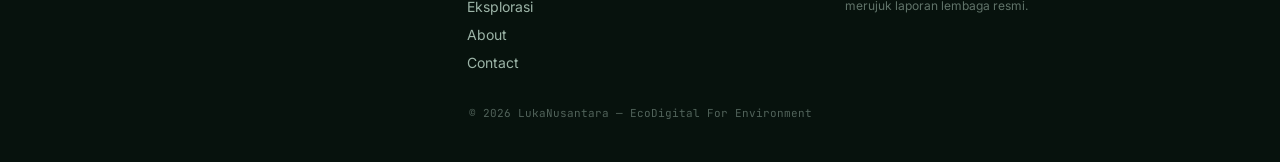
==== commit 3fd5e5f7: "feat: navbar semua halaman (logo + tautan) pakai font Allerta Stencil via CSS, markup navbar tidak d" ====
--- a/index.html
+++ b/index.html
@@ -31,7 +31,7 @@
   </script>
   <link rel="preconnect" href="https://fonts.googleapis.com" />
   <link rel="preconnect" href="https://fonts.gstatic.com" crossorigin />
-  <link href="https://fonts.googleapis.com/css2?family=Nothing+You+Could+Do&family=Space+Grotesk:wght@400;500;700&family=Inter:wght@400;500;600&family=JetBrains+Mono:wght@400;700&display=swap" rel="stylesheet" />
+  <link href="https://fonts.googleapis.com/css2?family=Nothing+You+Could+Do&family=Space+Grotesk:wght@400;500;700&family=Inter:wght@400;500;600&family=JetBrains+Mono:wght@400;700&family=Allerta+Stencil&display=swap" rel="stylesheet" />
   <link rel="stylesheet" href="css/style.css" />
   <!-- ===================================================================== -->
 </head>
@@ -259,9 +259,11 @@
 
   <!-- ============ SCRIPTS BERSAMA (urutan & versi jangan diubah) ============ -->
   <script src="https://cdnjs.cloudflare.com/ajax/libs/animejs/3.2.2/anime.min.js"></script>
+  <script src="https://cdn.jsdelivr.net/npm/motion@12/dist/motion.js"></script>
   <script src="https://unpkg.com/lucide@latest"></script>
   <script src="js/data.js"></script>
   <script src="js/animations.js"></script>
   <script src="js/main.js"></script>
+  <script src="js/motion-ui.js"></script>
 </body>
 </html>
--- a/css/style.css
+++ b/css/style.css
@@ -81,6 +81,108 @@
   font-weight: 400;
   letter-spacing: normal;
   line-height: 1.4;
+}
+
+/* Pengecualian font — halaman Eksplorasi: dua judul ini tetap Space Grotesk
+   (tampil persis seperti sebelum pergantian font judul) */
+body .font-sg {
+  font-family: "Space Grotesk", sans-serif;
+}
+
+/* Nama tim (halaman About) — Playwrite AU SA Guides, handwriting edukasi
+   dengan garis bantu; font ini hanya punya weight 400 */
+body .font-team {
+  font-family: "Playwrite AU SA Guides", cursive;
+  font-weight: 400;
+  letter-spacing: normal;
+  line-height: 1.5;
+}
+
+/* Nama lembaga sumber data (halaman About) — Orbitron, geometris futuristik
+   (variable font 400–900, weight mengikuti class Tailwind) */
+body .font-orb {
+  font-family: "Orbitron", sans-serif;
+  letter-spacing: 0.05em;
+}
+
+/* Judul babak cerita (halaman Cerita) — Special Elite, mesin ketik;
+   font ini hanya punya weight 400 (jangan dibold) */
+body .font-elite {
+  font-family: "Special Elite", cursive;
+  font-weight: 400;
+  letter-spacing: normal;
+  line-height: 1.4;
+}
+
+/* Judul form laporan (halaman Contact) — Shadows Into Light, tulisan
+   tangan tipis Kimberly Geswein; font ini hanya punya weight 400 */
+body .font-shadows {
+  font-family: "Shadows Into Light", cursive;
+  font-weight: 400;
+  letter-spacing: 0.02em;
+  line-height: 1.35;
+}
+
+/* Judul kartu aksi harian ("Bawa Tumbler Sendiri", dst.) di halaman
+   Contact — Indie Flower, tulisan tangan Kimberly Geswein (lisensi OFL,
+   bebas termasuk komersial); font ini hanya punya weight 400 */
+body .font-indie {
+  font-family: "Indie Flower", cursive;
+  font-weight: 400;
+  letter-spacing: 0.01em;
+  line-height: 1.4;
+}
+
+/* Navbar (semua halaman) — Allerta Stencil, Matt McInerney (lisensi OFL,
+   bebas termasuk komersial); font hanya punya weight 400, jadi logo yang
+   tadinya dibold ikut normal. Markup navbar komponen bersama, jadi
+   pergantian dilakukan dari CSS tanpa menyentuh HTML-nya. */
+body header a,
+body header a.font-display {
+  font-family: "Allerta Stencil", "Space Grotesk", sans-serif;
+  font-weight: 400;
+}
+
+/* ------------------------------------------------------------
+   Polish shadcn — detail interaksi halus di atas tema yang ada.
+   Tidak mengubah tampilan dasar: hanya menambah selection
+   bertema, ring fokus keyboard, dan shadow lembut kartu.
+   ------------------------------------------------------------ */
+
+/* Seleksi teks memakai hijau tema (leaf) */
+::selection {
+  background: #6ee7b7;
+  color: #07120d;
+}
+
+/* Ring fokus ala shadcn untuk navigasi keyboard — tautan & tombol.
+   (:focus-visible hanya muncul lewat keyboard, klik mouse tak berubah) */
+a:focus-visible,
+button:focus-visible {
+  outline: none;
+  box-shadow:
+    0 0 0 2px #07120d,
+    0 0 0 4px rgba(52, 211, 153, 0.55);
+  border-radius: inherit;
+}
+
+/* Field form: bel border leaf yang sudah ada + glow tipis menyatu */
+input:focus,
+select:focus,
+textarea:focus {
+  box-shadow: 0 0 0 3px rgba(52, 211, 153, 0.12);
+}
+
+/* Kartu aksi (checkbox tersembunyi) mendapat ring saat kotak centangnya
+   menerima fokus keyboard, dan shadow lembut saat disorot */
+label.action-card:focus-within {
+  box-shadow:
+    0 0 0 2px #07120d,
+    0 0 0 4px rgba(52, 211, 153, 0.55);
+}
+
+label.action-card:hover {
+  box-shadow: 0 10px 30px rgba(7, 18, 13, 0.45);
 }
 
 /* ------------------------------------------------------------
@@ -161,6 +263,65 @@
 .story-static #story-overlay,
 .story-static #story-captions {
   display: none;
+}
+
+/* ------------------------------------------------------------
+   Sela interlude (halaman Cerita) — "bukalah matamu dan lihatlah dunia"
+   Font self-host Rough Typewriter (JibbaJabba Fonts; bebas untuk
+   pemakaian personal — lisensi di assets/fonts/JibbaJabba_License.rtf).
+   Tanpa panel gelap; teks digandai dua & dipotong per setengah
+   (clip-path), lalu ditarik JS: atas naik, bawah turun.
+   ------------------------------------------------------------ */
+@font-face {
+  font-family: "Rough Typewriter";
+  src: url("../assets/fonts/rough_typewriter.otf") format("opentype");
+  font-weight: 400;
+  font-style: normal;
+  font-display: swap;
+}
+
+.story-interlude {
+  position: absolute;
+  inset: 0;
+  display: grid;
+  align-content: center;
+  padding: 0 max(1.5rem, 8vw);
+  opacity: 0;
+  will-change: opacity;
+}
+
+.interlude-half {
+  grid-area: 1 / 1;
+  font-family: "Rough Typewriter", "Special Elite", cursive;
+  font-weight: 400;
+  font-size: clamp(1.5rem, 4.2vw, 3rem);
+  line-height: 1.45;
+  text-align: center;
+  color: #e7e4d9;
+  text-shadow: 0 2px 24px rgba(7, 18, 13, 0.95), 0 1px 3px rgba(7, 18, 13, 0.85);
+  will-change: transform;
+}
+
+.interlude-top {
+  clip-path: inset(0 0 50% 0);
+}
+
+.interlude-bottom {
+  clip-path: inset(50% 0 0 0);
+}
+
+/* Versi statis (reduced motion) — interlude jadi paragraf biasa */
+.story-static .story-interlude-static {
+  font-family: "Rough Typewriter", "Special Elite", cursive;
+  font-weight: 400;
+  font-size: clamp(1.5rem, 4.2vw, 3rem);
+  line-height: 1.45;
+  text-align: center;
+  color: #e7e4d9;
+  text-shadow: 0 2px 24px rgba(7, 18, 13, 0.95), 0 1px 3px rgba(7, 18, 13, 0.85);
+  max-width: 42rem;
+  margin: 2.5rem auto;
+  padding: 0 1.5rem;
 }
 
 /* ------------------------------------------------------------
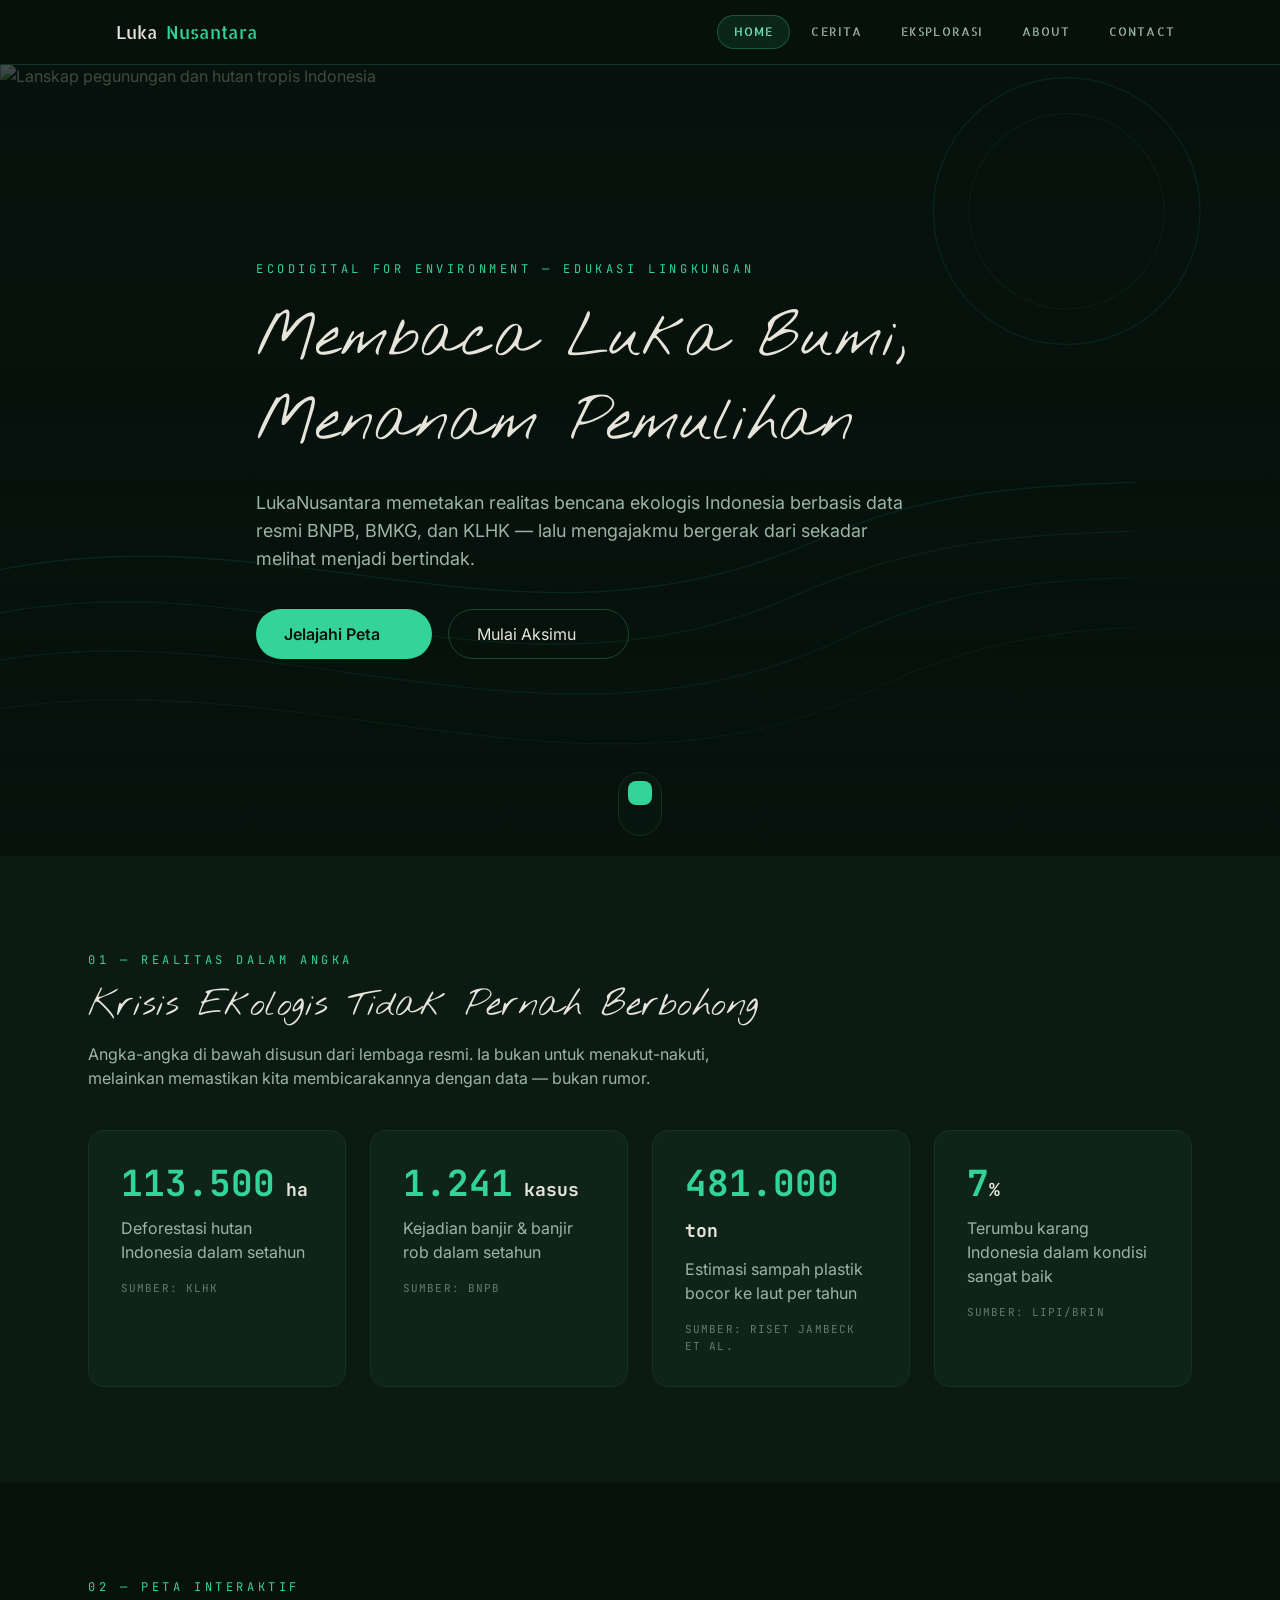
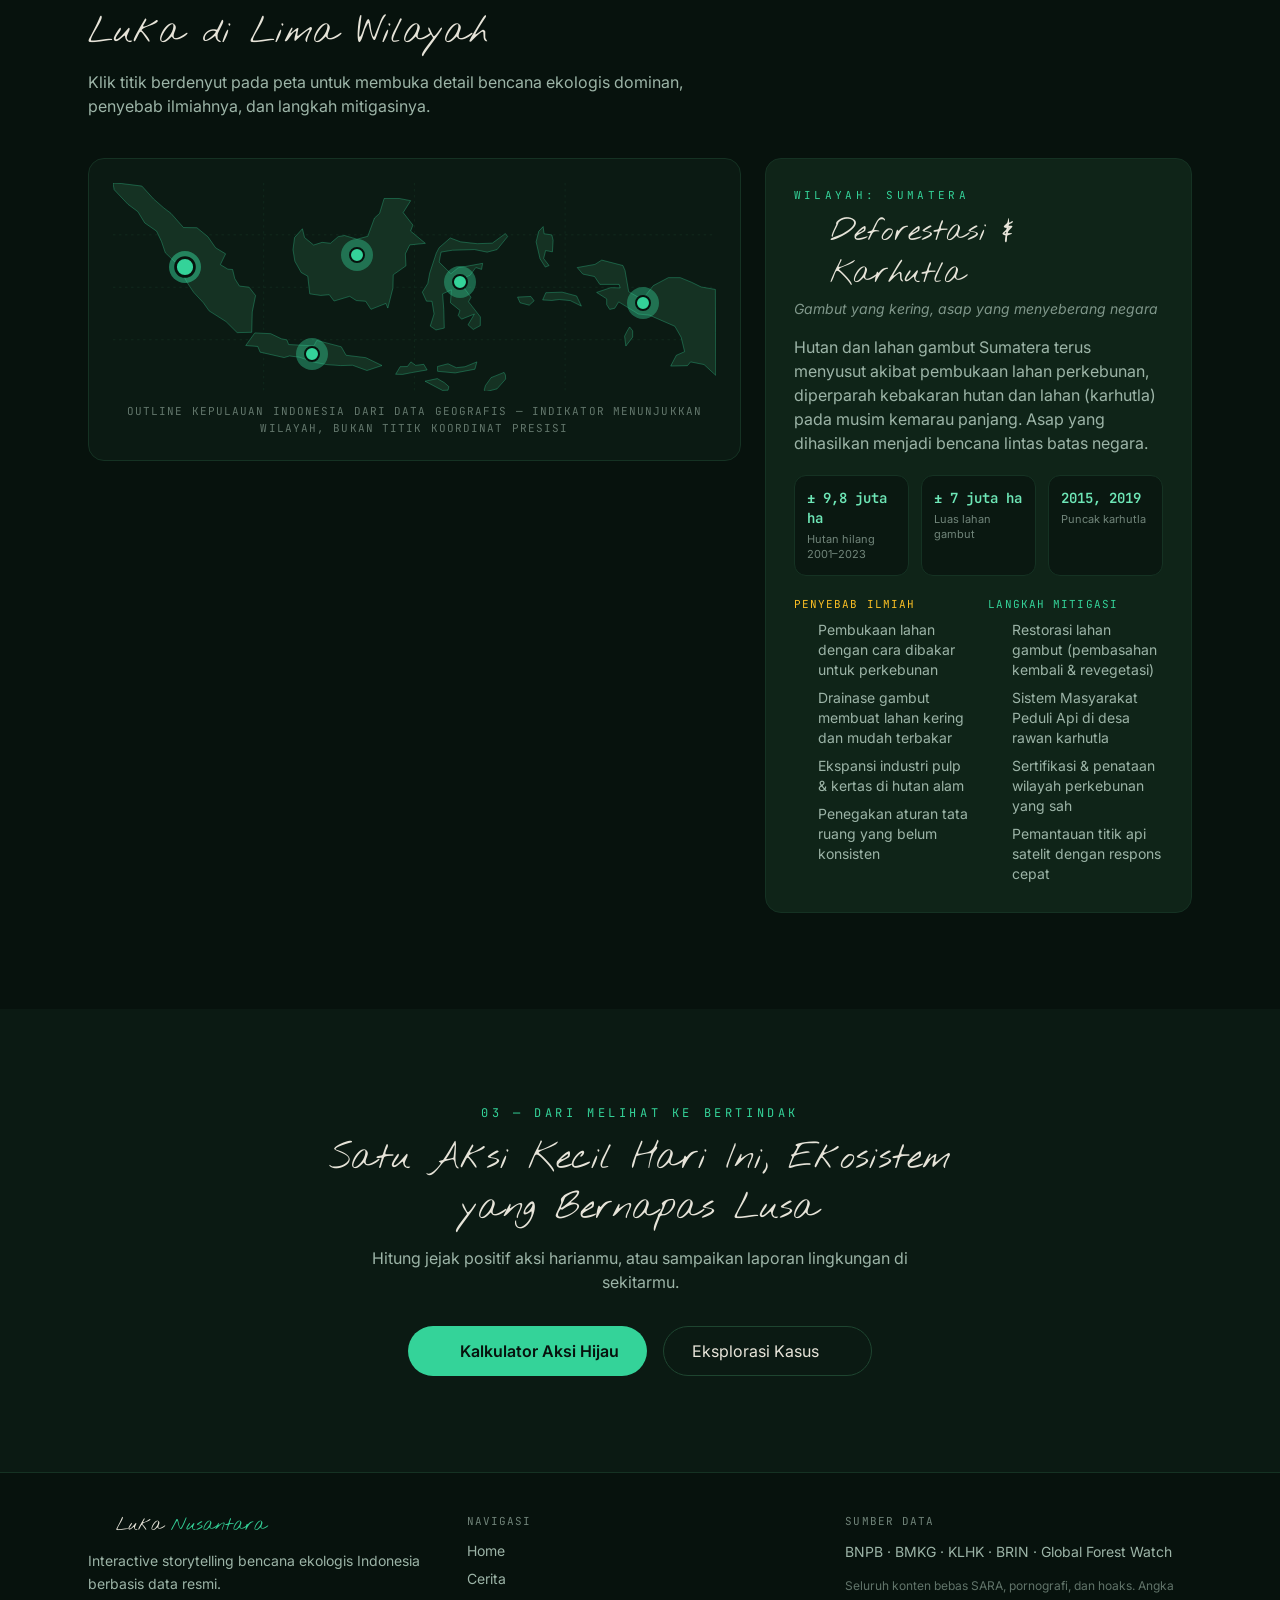
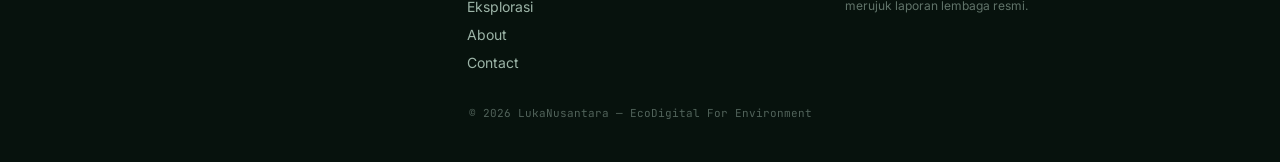
==== commit 595521c7: "feat: peta Indonesia outline data geografis asli, sela cerita bertipe ketik (Tetapi... / Bukalah Mat" ====
--- a/index.html
+++ b/index.html
@@ -146,43 +146,29 @@
 
         <div class="mt-10 grid grid-cols-1 lg:grid-cols-5 gap-6 items-start">
 
-          <!-- Peta SVG stylized kepulauan Indonesia -->
+          <!-- Peta SVG kepulauan Indonesia (outline dari data geografis) -->
           <div class="lg:col-span-3 relative bg-deep-900 border border-deep-700 rounded-2xl p-3 md:p-6">
             <div class="relative">
-              <svg viewBox="0 0 1000 420" class="w-full h-auto" role="img" aria-label="Peta stylized kepulauan Indonesia">
+              <svg viewBox="0 0 1000 346" class="w-full h-auto" role="img" aria-label="Peta kepulauan Indonesia">
                 <!-- kerangka garis bantu -->
                 <g stroke="#153223" stroke-width="1" stroke-dasharray="4 6">
-                  <line x1="0" y1="105" x2="1000" y2="105"/>
-                  <line x1="0" y1="210" x2="1000" y2="210"/>
-                  <line x1="0" y1="315" x2="1000" y2="315"/>
-                  <line x1="250" y1="0" x2="250" y2="420"/>
-                  <line x1="500" y1="0" x2="500" y2="420"/>
-                  <line x1="750" y1="0" x2="750" y2="420"/>
+                  <line x1="0" y1="86" x2="1000" y2="86"/>
+                  <line x1="0" y1="173" x2="1000" y2="173"/>
+                  <line x1="0" y1="260" x2="1000" y2="260"/>
+                  <line x1="250" y1="0" x2="250" y2="346"/>
+                  <line x1="500" y1="0" x2="500" y2="346"/>
+                  <line x1="750" y1="0" x2="750" y2="346"/>
                 </g>
-                <!-- pulau-pulau -->
-                <g fill="#153223" stroke="#34D399" stroke-opacity="0.35" stroke-width="1.5">
-                  <path d="M60,70 C90,60 110,75 125,100 C160,150 210,215 265,275 C290,300 315,325 335,350 C340,362 330,372 316,368 C285,355 250,320 215,280 C165,225 115,160 75,110 C55,95 45,78 60,70 Z"/>
-                  <path d="M280,352 C320,344 380,342 450,348 C500,352 545,358 575,366 C585,370 585,382 572,384 C520,388 440,384 370,376 C330,372 300,368 282,362 C274,358 273,354 280,352 Z"/>
-                  <path d="M430,120 C470,95 540,90 590,115 C640,140 665,185 655,230 C645,275 605,300 555,305 C505,310 460,290 435,250 C410,210 405,160 430,120 Z"/>
-                  <path d="M660,150 C672,145 680,155 678,175 C676,200 674,225 676,250 C678,268 672,278 662,274 C652,270 648,250 652,225 C654,200 652,170 660,150 Z
-                           M680,190 C700,180 715,185 722,200 C725,210 718,218 705,215 C690,212 678,205 680,190 Z
-                           M676,240 C690,238 700,244 702,255 C703,264 694,268 684,262 C676,257 672,248 676,240 Z"/>
-                  <path d="M770,150 C820,130 900,125 940,150 C970,168 975,200 955,225 C930,252 880,265 835,258 C795,252 765,230 760,200 C757,180 755,158 770,150 Z"/>
-                  <ellipse cx="600" cy="362" rx="8" ry="4"/>
-                  <ellipse cx="626" cy="366" rx="6" ry="3"/>
-                  <ellipse cx="656" cy="386" rx="10" ry="3.5"/>
-                  <ellipse cx="684" cy="378" rx="12" ry="3.5"/>
-                  <ellipse cx="726" cy="396" rx="14" ry="4"/>
-                  <circle cx="718" cy="252" r="4"/>
-                  <circle cx="734" cy="282" r="3"/>
-                  <circle cx="708" cy="292" r="2.5"/>
+                <!-- pulau-pulau (outline hasil proyeksi data geografis Indonesia) -->
+                <g fill="#153223" stroke="#34D399" stroke-opacity="0.45" stroke-width="1.2" stroke-linejoin="round">
+                  <path d="M555.8,343.7L546.6,344.1L517.6,328.8L538.0,324.5L549.5,331.1L557.1,337.8ZM637.1,341.5L618.4,346.3L615.8,343.7L617.8,336.2L627.2,322.9L648.8,314.2L651.0,318.5L651.4,325.2ZM494.2,296.8L502.1,302.6L515.6,300.8L521.1,310.1L495.8,314.5L480.6,317.5L468.9,317.3L476.4,304.7L488.4,304.5ZM603.6,296.8L600.4,308.9L567.6,315.1L538.5,312.4L538.4,304.4L555.8,299.9L569.5,306.4L584.0,304.8ZM291.4,268.0L333.3,270.2L338.1,261.1L378.7,271.7L386.7,285.8L419.4,289.8L446.3,302.8L421.3,311.1L397.3,302.3L377.5,302.9L354.8,301.3L334.3,297.4L309.0,289.0L293.0,286.9L283.9,289.6L244.0,280.6L240.2,271.2L220.2,269.6L235.2,248.7L261.7,250.0L279.4,258.5L288.4,260.2ZM862.1,255.7L850.8,270.5L848.7,254.1L852.6,246.2L857.1,238.8L862.1,245.2ZM698.6,195.4L690.5,202.7L675.3,198.7L671.1,189.3L693.2,188.2ZM769.1,187.4L777.0,204.2L758.6,195.1L740.3,193.3L728.0,194.8L712.8,194.0L718.0,182.0L745.0,181.1ZM849.4,145.0L855.5,180.3L878.1,193.4L896.4,170.2L921.4,157.0L940.9,157.0L959.6,164.6L975.8,172.5L999.3,176.6L999.6,247.9L1000.0,319.1L980.5,301.2L958.3,296.8L952.9,303.0L925.2,303.7L934.5,285.9L948.3,279.8L942.6,256.1L932.1,237.7L889.7,219.2L871.7,217.4L838.9,197.2L832.4,207.8L824.0,209.7L819.0,201.7L819.0,192.2L802.3,181.5L825.8,173.6L841.4,174.0L839.6,168.2L807.6,168.2L798.9,155.2L779.4,151.1L770.1,140.3L799.6,135.0L810.8,127.9L845.9,136.9ZM654.7,88.8L637.2,110.4L620.7,114.7L599.7,110.4L563.3,111.5L544.2,114.6L541.0,131.2L560.6,150.6L572.4,140.7L613.2,133.3L611.4,143.3L601.9,140.2L592.4,153.0L573.1,161.4L593.8,189.5L589.8,197.0L609.5,222.2L609.3,236.6L597.6,243.0L589.0,235.3L599.6,217.4L578.2,225.9L572.7,219.8L575.6,211.4L559.8,198.6L561.4,177.2L546.8,183.9L548.7,209.4L549.6,240.7L535.7,243.8L526.3,237.4L532.6,217.3L529.2,196.2L520.0,196.0L513.2,181.1L522.2,166.7L525.4,149.4L536.3,116.4L540.9,107.4L559.5,91.2L576.6,97.6L604.2,100.7L629.3,99.8L650.9,83.9ZM730.1,95.0L729.0,114.2L717.7,112.0L714.4,125.3L723.4,136.9L717.2,139.5L708.4,125.6L701.9,97.7L706.3,80.2L713.6,72.3L715.1,84.2L728.0,86.1ZM493.7,79.8L518.2,100.1L492.3,102.7L485.0,117.6L486.0,137.4L464.9,152.3L464.4,174.1L455.9,207.5L452.7,199.8L427.9,209.6L419.2,196.2L403.6,195.0L392.7,188.0L366.7,195.8L358.8,185.3L344.4,186.5L326.4,183.9L323.1,154.6L312.2,148.5L301.7,129.8L298.6,110.7L301.2,90.5L314.2,75.9L317.8,90.5L332.8,102.9L346.9,98.5L360.8,100.0L373.6,89.0L384.1,87.1L404.7,93.2L422.6,88.5L433.8,58.1L442.2,50.5L449.8,25.7L474.9,25.7L493.8,29.3L481.4,49.1L497.5,69.8ZM230.1,247.7L205.9,248.2L187.5,229.9L159.4,212.1L150.0,198.8L133.5,181.0L122.6,164.6L106.0,134.0L86.8,115.8L80.4,97.0L72.3,79.9L52.6,66.2L41.2,47.5L24.7,35.2L1.9,11.1L0.0,0.0L14.1,0.9L47.9,5.1L67.3,26.5L84.2,41.3L96.2,50.4L116.9,73.9L139.2,74.2L157.5,89.2L170.2,107.5L186.8,117.5L178.1,135.4L190.6,143.0L198.4,143.5L202.1,158.8L209.8,171.0L225.8,172.9L236.5,186.7L231.0,213.9Z"/>
                 </g>
               </svg>
               <!-- overlay marker (diisi renderMap()) -->
               <div id="map-markers" class="absolute inset-0"></div>
             </div>
             <p class="mt-3 text-center font-mono text-[11px] uppercase tracking-widest text-mist/60">
-              Peta stylized &mdash; posisi indikator menunjukkan wilayah, bukan titik koordinat presisi
+              Outline kepulauan Indonesia dari data geografis &mdash; indikator menunjukkan wilayah, bukan titik koordinat presisi
             </p>
           </div>
 
--- a/css/style.css
+++ b/css/style.css
@@ -266,7 +266,7 @@
 }
 
 /* ------------------------------------------------------------
-   Sela interlude (halaman Cerita) — "bukalah matamu dan lihatlah dunia"
+   Sela interlude (halaman Cerita) — "Bukalah Matamu dan Lihatlah Nusantara"
    Font self-host Rough Typewriter (JibbaJabba Fonts; bebas untuk
    pemakaian personal — lisensi di assets/fonts/JibbaJabba_License.rtf).
    Tanpa panel gelap; teks digandai dua & dipotong per setengah
@@ -310,8 +310,54 @@
   clip-path: inset(50% 0 0 0);
 }
 
+/* ------------------------------------------------------------
+   Segmen mengetik (halaman Cerita) — "Tetapi..."
+   Huruf muncul satu per satu dari kiri mengikuti progres scroll
+   (potongan string oleh JS), karet hijau berkedip di ujung teks.
+   ------------------------------------------------------------ */
+.story-typing {
+  position: absolute;
+  inset: 0;
+  display: grid;
+  align-content: center;
+  justify-content: center;
+  justify-items: start;
+  padding: 0 max(1.5rem, 8vw);
+  opacity: 0;
+  will-change: opacity;
+}
+
+.story-typing .typing-text,
+.story-typing .typing-caret {
+  font-family: "Rough Typewriter", "Special Elite", cursive;
+  font-weight: 400;
+  font-size: clamp(1.5rem, 4.2vw, 3rem);
+  line-height: 1.45;
+  color: #e7e4d9;
+  text-shadow: 0 2px 24px rgba(7, 18, 13, 0.95), 0 1px 3px rgba(7, 18, 13, 0.85);
+}
+
+.story-typing .typing-caret {
+  display: inline-block;
+  width: 0.55em;
+  height: 1.05em;
+  margin-left: 0.08em;
+  background: #34d399;
+  vertical-align: text-bottom;
+  box-shadow: 0 2px 24px rgba(52, 211, 153, 0.45);
+  animation: typing-blink 0.9s steps(1) infinite;
+}
+
+@keyframes typing-blink {
+  50% { opacity: 0; }
+}
+
+@media (prefers-reduced-motion: reduce) {
+  .story-typing .typing-caret { animation: none; }
+}
+
 /* Versi statis (reduced motion) — interlude jadi paragraf biasa */
-.story-static .story-interlude-static {
+.story-static .story-typing-static {
   font-family: "Rough Typewriter", "Special Elite", cursive;
   font-weight: 400;
   font-size: clamp(1.5rem, 4.2vw, 3rem);
@@ -322,6 +368,50 @@
   max-width: 42rem;
   margin: 2.5rem auto;
   padding: 0 1.5rem;
+}
+
+.story-static .story-interlude-static {
+  font-family: "Rough Typewriter", "Special Elite", cursive;
+  font-weight: 400;
+  font-size: clamp(1.5rem, 4.2vw, 3rem);
+  line-height: 1.45;
+  text-align: center;
+  color: #e7e4d9;
+  text-shadow: 0 2px 24px rgba(7, 18, 13, 0.95), 0 1px 3px rgba(7, 18, 13, 0.85);
+  max-width: 42rem;
+  margin: 2.5rem auto;
+  padding: 0 1.5rem;
+}
+
+/* ------------------------------------------------------------
+   Outro (halaman Cerita) — slideshow latar bencana
+   Foto-foto bencana bersilangan (crossfade) tiap 5 detik oleh JS,
+   sementara tiap foto terus bergeser perlahan (Ken Burns) agar
+   latar terasa berjalan. Teks outro berada di atasnya.
+   ------------------------------------------------------------ */
+.outro-bg-item {
+  position: absolute;
+  inset: 0;
+  width: 100%;
+  height: 100%;
+  object-fit: cover;
+  opacity: 0;
+  transition: opacity 1.2s ease;
+  will-change: opacity, transform;
+}
+
+.outro-bg-item.is-active {
+  opacity: 1;
+  animation: outro-pan 6.5s linear forwards;
+}
+
+@keyframes outro-pan {
+  from { transform: scale(1.02) translateX(1.5%); }
+  to   { transform: scale(1.14) translateX(-1.5%); }
+}
+
+@media (prefers-reduced-motion: reduce) {
+  .outro-bg-item.is-active { animation: none; transform: scale(1.05); }
 }
 
 /* ------------------------------------------------------------
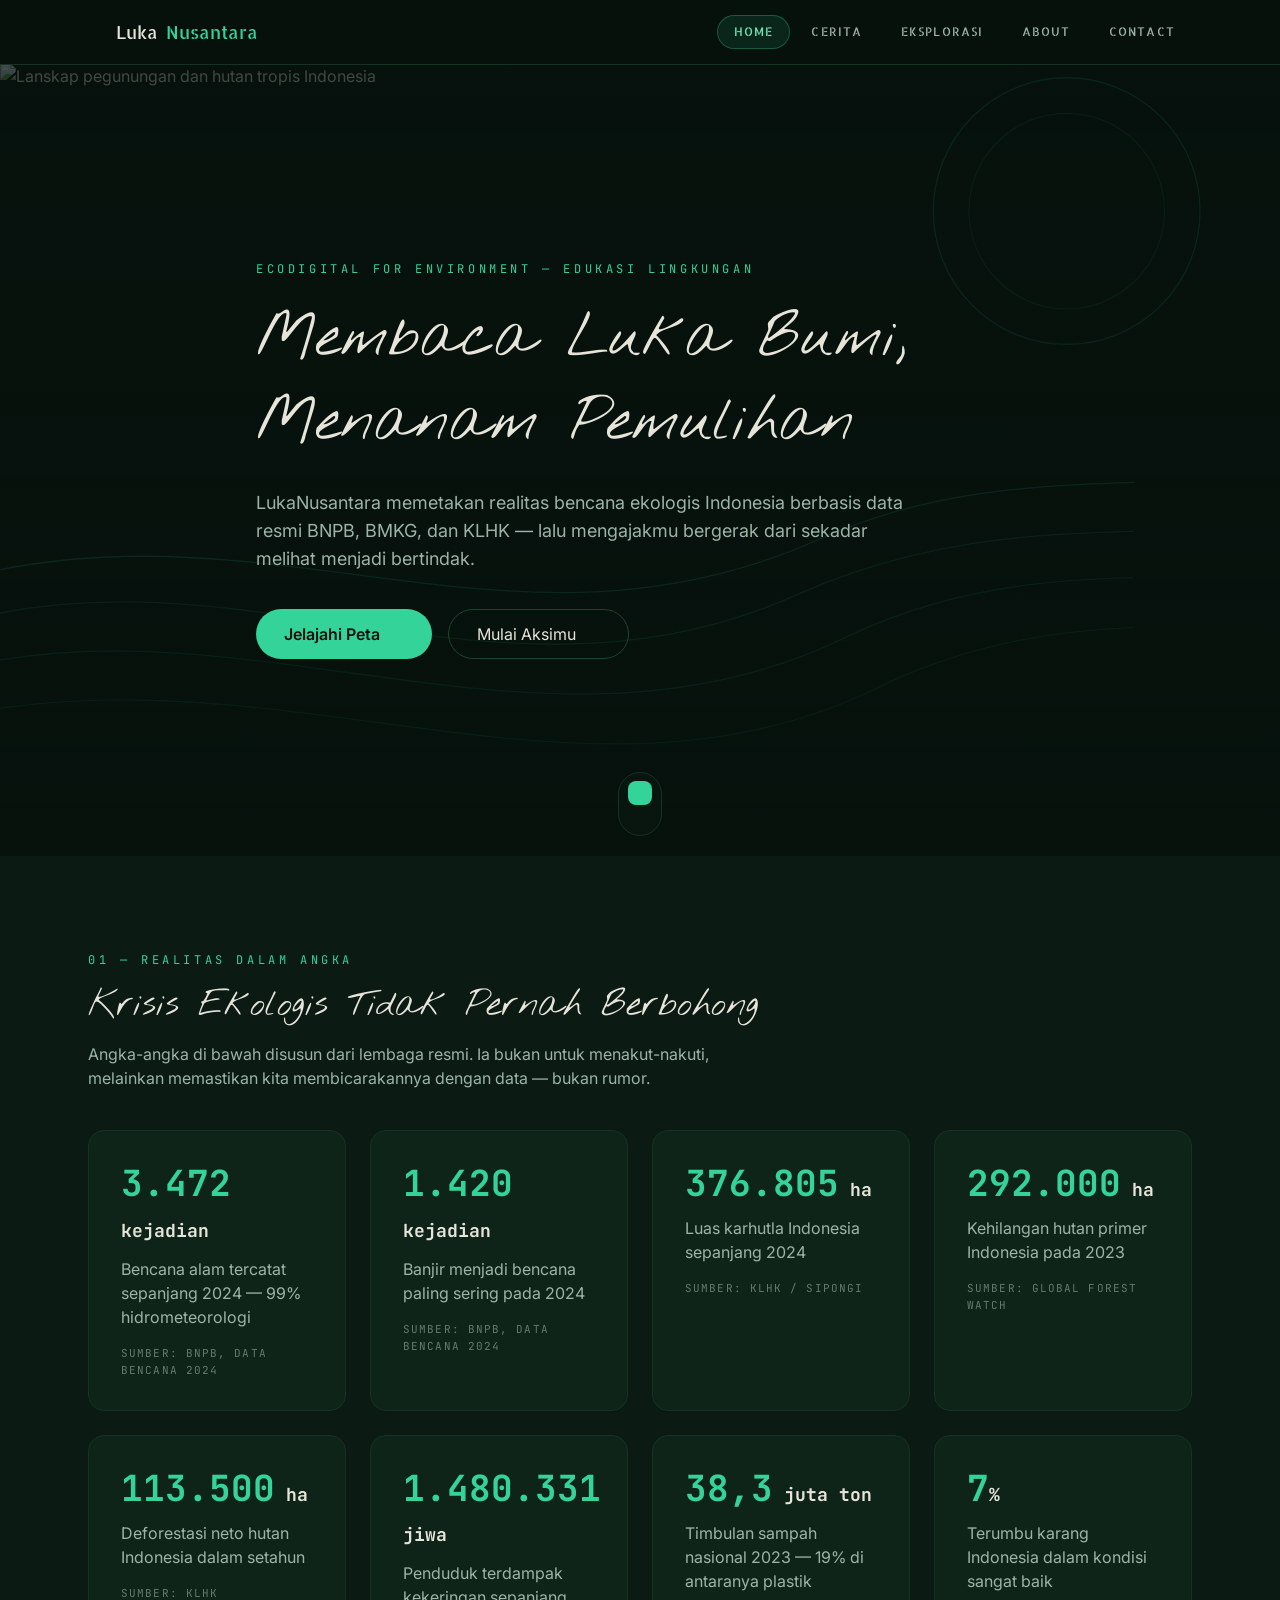
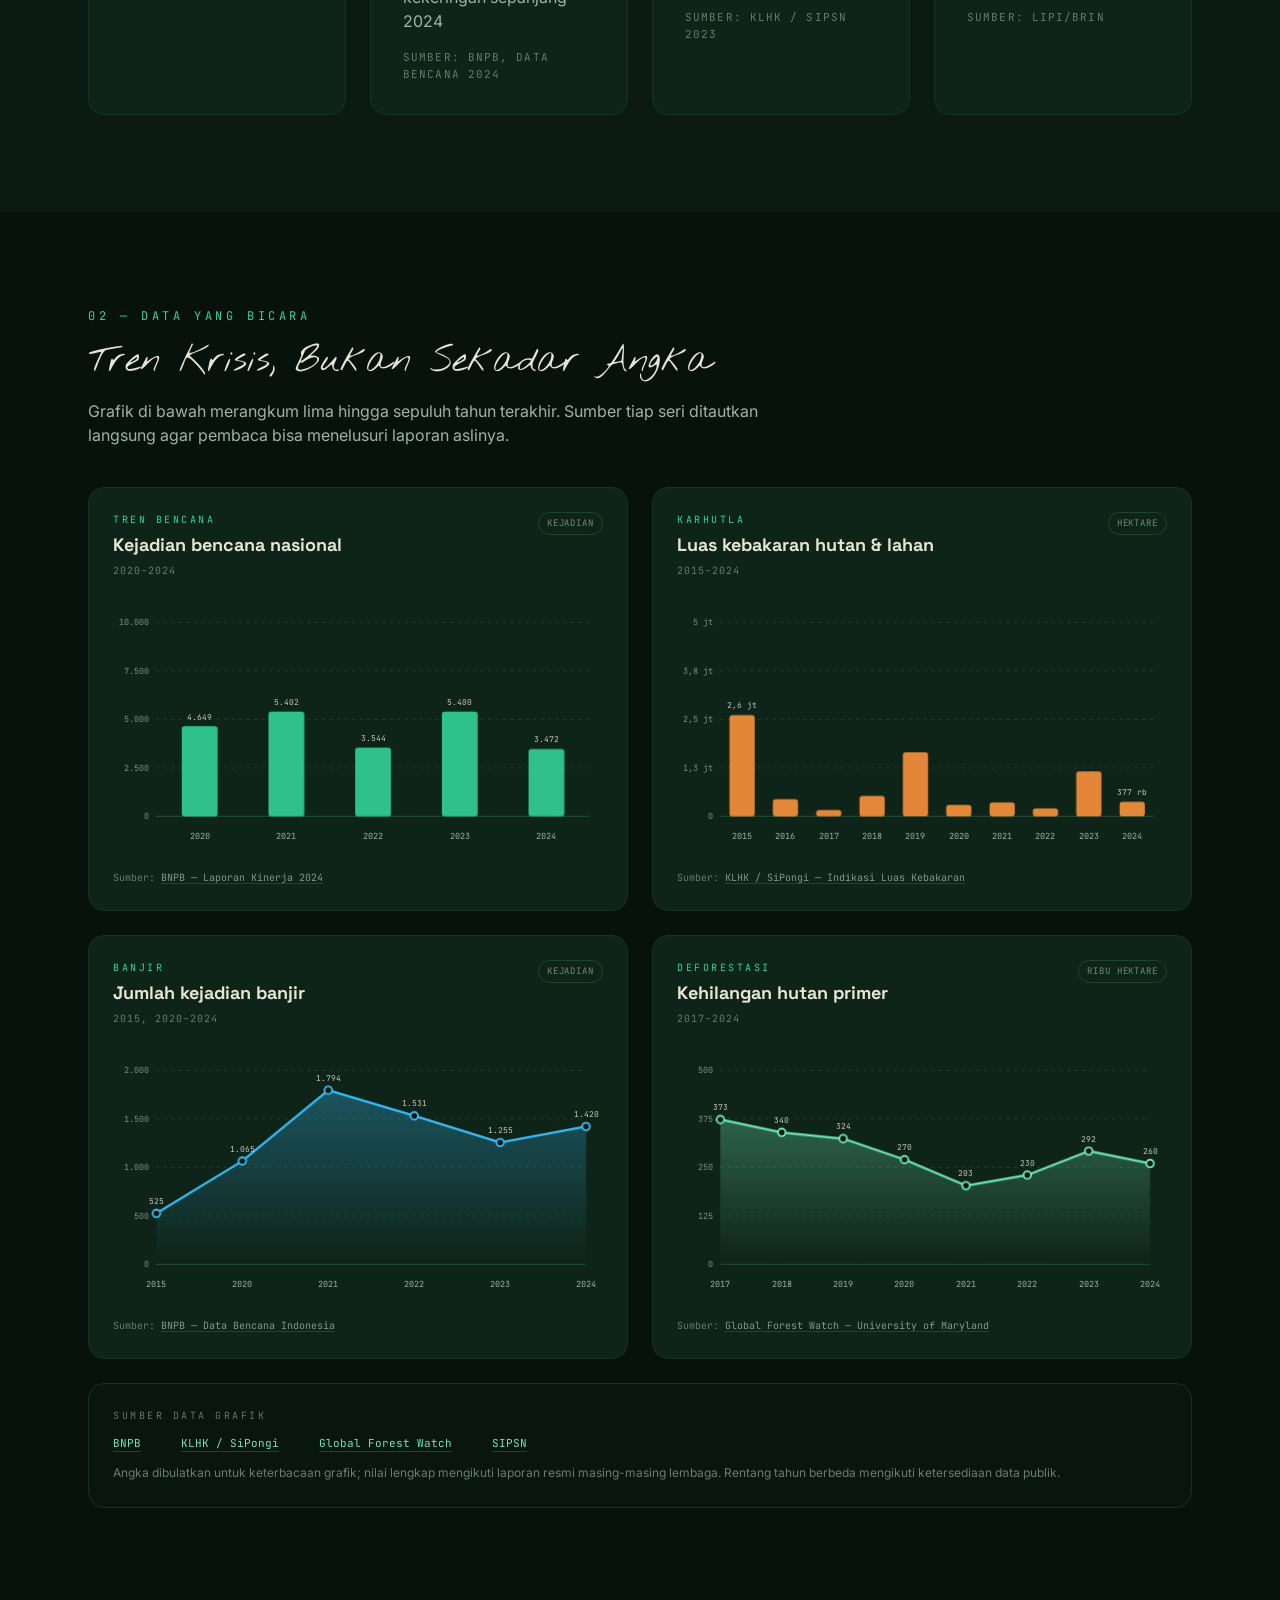
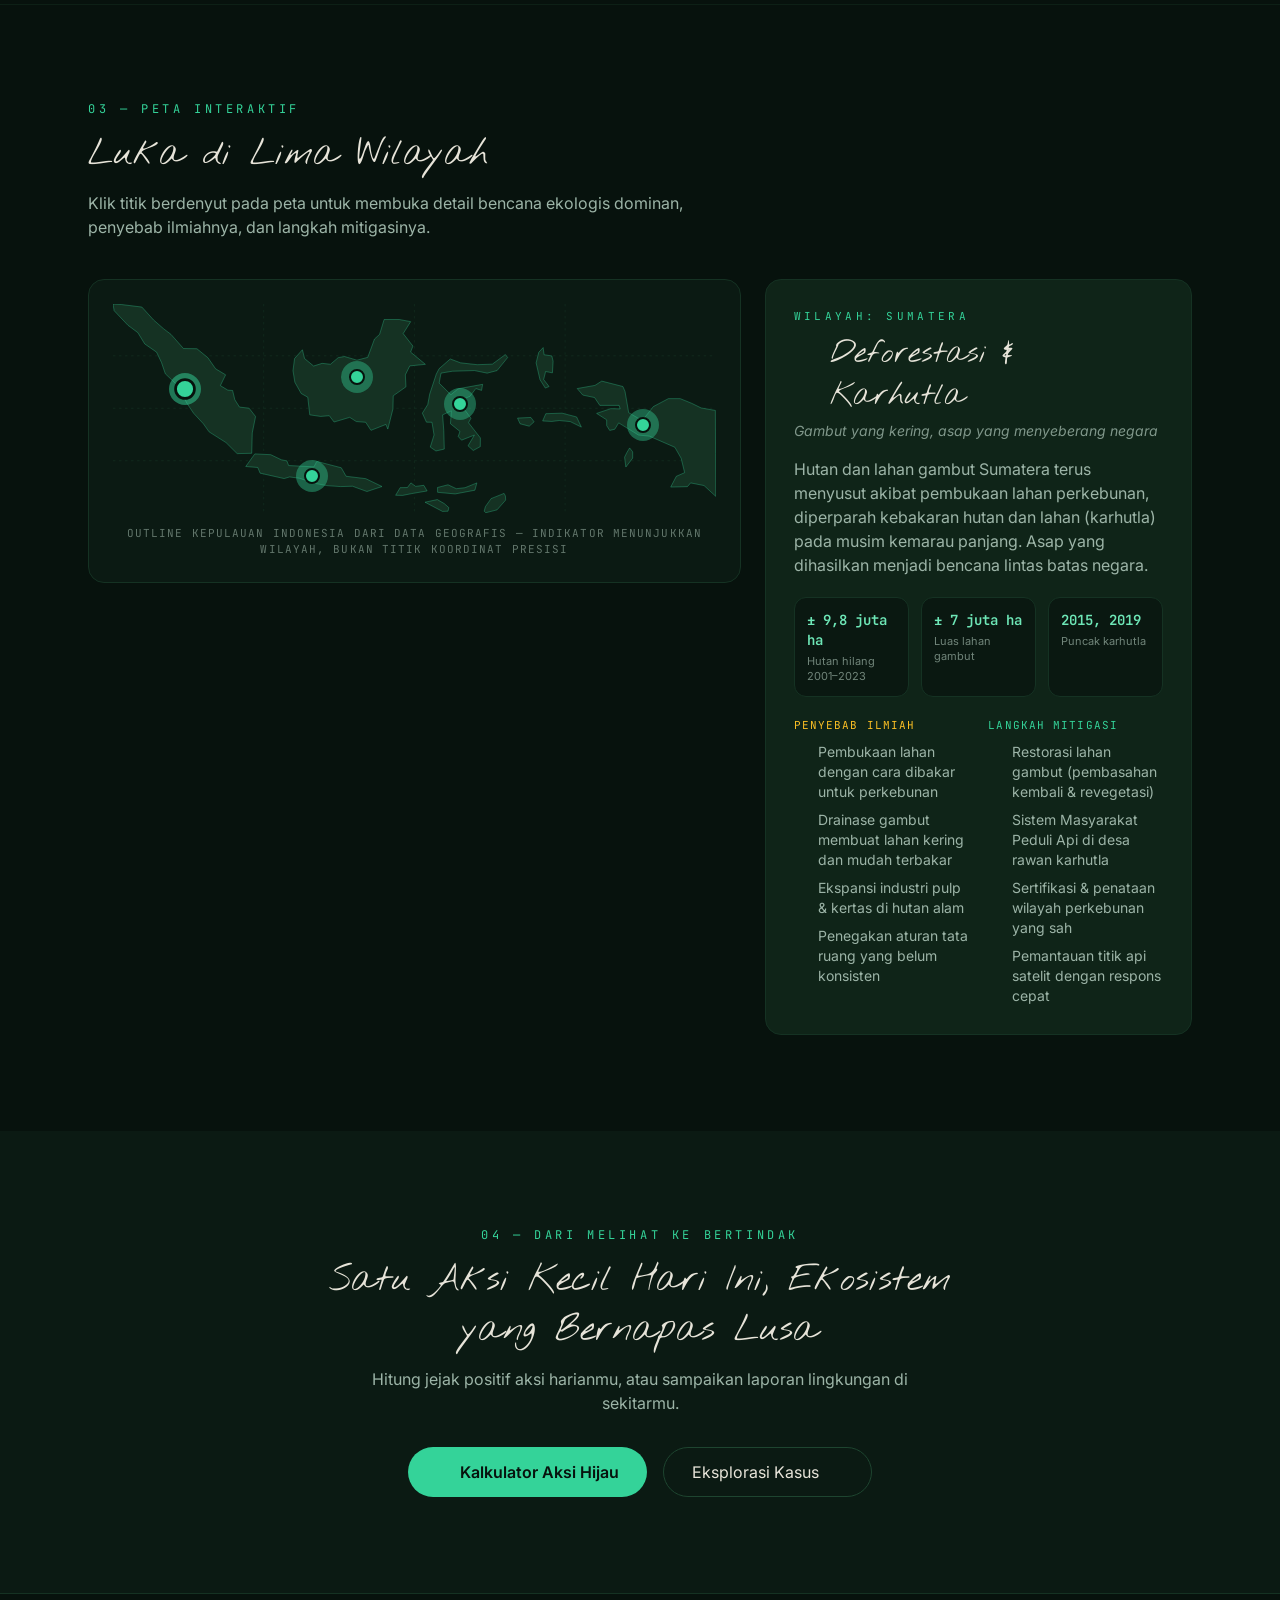
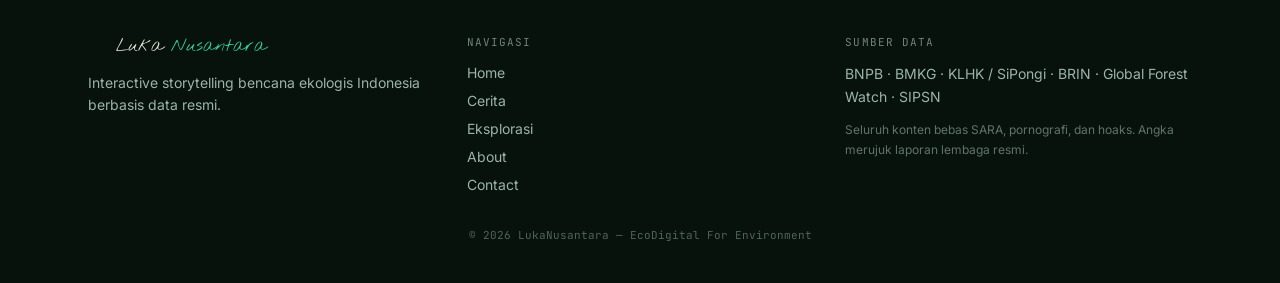
==== commit 4ea2c002: "fix page home dan lain lain" ====
--- a/index.html
+++ b/index.html
@@ -134,10 +134,39 @@
       </div>
     </section>
 
+    <!-- ================= GRAFIK DATA ================= -->
+    <section id="grafik" class="py-16 md:py-24 bg-deep-950 border-y border-deep-800/80">
+      <div class="max-w-6xl mx-auto px-4 md:px-6">
+        <p class="font-mono text-xs uppercase tracking-[0.3em] text-leaf-400">02 &mdash; Data yang Bicara</p>
+        <h2 class="mt-3 font-display font-bold text-2xl md:text-4xl">Tren Krisis, Bukan Sekadar Angka</h2>
+        <p class="mt-3 text-sm md:text-base text-mist max-w-2xl leading-relaxed">
+          Grafik di bawah merangkum lima hingga sepuluh tahun terakhir. Sumber tiap seri
+          ditautkan langsung agar pembaca bisa menelusuri laporan aslinya.
+        </p>
+        <div id="home-charts" class="mt-10 grid grid-cols-1 md:grid-cols-2 gap-5 md:gap-6">
+          <!-- diisi CHART.renderGrid() dari js/charts.js -->
+        </div>
+
+        <div class="mt-6 rounded-2xl border border-deep-700 bg-deep-900/60 p-5 md:p-6">
+          <p class="font-mono text-[10px] uppercase tracking-[0.25em] text-mist/60">Sumber data grafik</p>
+          <div class="mt-3 flex flex-wrap gap-x-6 gap-y-2 font-mono text-[11px]">
+            <a href="https://bnpb.go.id" target="_blank" rel="noopener" class="text-leaf-300 hover:text-leaf-400 underline decoration-deep-600 underline-offset-4 inline-flex items-center gap-1">BNPB <i data-lucide="external-link" class="w-3 h-3"></i></a>
+            <a href="https://sipongi.gakkum.kehutanan.go.id/indikasi-luas-kebakaran" target="_blank" rel="noopener" class="text-leaf-300 hover:text-leaf-400 underline decoration-deep-600 underline-offset-4 inline-flex items-center gap-1">KLHK / SiPongi <i data-lucide="external-link" class="w-3 h-3"></i></a>
+            <a href="https://www.globalforestwatch.org/dashboards/country/IDN/" target="_blank" rel="noopener" class="text-leaf-300 hover:text-leaf-400 underline decoration-deep-600 underline-offset-4 inline-flex items-center gap-1">Global Forest Watch <i data-lucide="external-link" class="w-3 h-3"></i></a>
+            <a href="https://sipsn.menlhk.go.id" target="_blank" rel="noopener" class="text-leaf-300 hover:text-leaf-400 underline decoration-deep-600 underline-offset-4 inline-flex items-center gap-1">SIPSN <i data-lucide="external-link" class="w-3 h-3"></i></a>
+          </div>
+          <p class="mt-3 text-xs leading-relaxed text-mist/65">
+            Angka dibulatkan untuk keterbacaan grafik; nilai lengkap mengikuti laporan resmi
+            masing-masing lembaga. Rentang tahun berbeda mengikuti ketersediaan data publik.
+          </p>
+        </div>
+      </div>
+    </section>
+
     <!-- ================= PETA INTERAKTIF ================= -->
     <section id="peta" class="py-16 md:py-24">
       <div class="max-w-6xl mx-auto px-4 md:px-6">
-        <p class="font-mono text-xs uppercase tracking-[0.3em] text-leaf-400">02 &mdash; Peta Interaktif</p>
+        <p class="font-mono text-xs uppercase tracking-[0.3em] text-leaf-400">03 &mdash; Peta Interaktif</p>
         <h2 class="mt-3 font-display font-bold text-2xl md:text-4xl">Luka di Lima Wilayah</h2>
         <p class="mt-3 text-sm md:text-base text-mist max-w-2xl leading-relaxed">
           Klik titik berdenyut pada peta untuk membuka detail bencana ekologis dominan,
@@ -186,7 +215,7 @@
     <!-- ================= CTA AKSI ================= -->
     <section class="py-16 md:py-24 bg-deep-900">
       <div class="max-w-6xl mx-auto px-4 md:px-6 text-center">
-        <p class="font-mono text-xs uppercase tracking-[0.3em] text-leaf-400">03 &mdash; Dari Melihat ke Bertindak</p>
+        <p class="font-mono text-xs uppercase tracking-[0.3em] text-leaf-400">04 &mdash; Dari Melihat ke Bertindak</p>
         <h2 class="mt-3 font-display font-bold text-2xl md:text-4xl max-w-2xl mx-auto">
           Satu Aksi Kecil Hari Ini, Ekosistem yang Bernapas Lusa
         </h2>
@@ -231,7 +260,7 @@
       <div>
         <p class="font-mono text-[11px] uppercase tracking-widest text-mist/70 mb-3">Sumber Data</p>
         <p class="text-sm text-mist leading-relaxed">
-          BNPB &middot; BMKG &middot; KLHK &middot; BRIN &middot; Global Forest Watch
+          BNPB &middot; BMKG &middot; KLHK / SiPongi &middot; BRIN &middot; Global Forest Watch &middot; SIPSN
         </p>
         <p class="mt-3 text-xs text-mist/60 leading-relaxed">
           Seluruh konten bebas SARA, pornografi, dan hoaks. Angka merujuk laporan lembaga resmi.
@@ -249,6 +278,7 @@
   <script src="https://unpkg.com/lucide@latest"></script>
   <script src="js/data.js"></script>
   <script src="js/animations.js"></script>
+  <script src="js/charts.js"></script>
   <script src="js/main.js"></script>
   <script src="js/motion-ui.js"></script>
 </body>
--- a/css/style.css
+++ b/css/style.css
@@ -192,6 +192,200 @@
   cursor: ew-resize;
   touch-action: none;
   user-select: none;
+}
+
+/* Ikon api pada penggeser: mengambang, api berkedip, cincin berdenyut.
+   Makin cepat dan liar saat penggeser sedang digeser. */
+.ba-flame {
+  animation:
+    ba-bob 1.6s ease-in-out infinite,
+    ba-glow 2.2s ease-in-out infinite;
+  will-change: transform;
+}
+
+.ba-flame-icon {
+  animation: ba-flicker 0.75s ease-in-out infinite;
+  transform-origin: 50% 80%;
+}
+
+.ba-ring {
+  animation: ba-ring 2s ease-out infinite;
+}
+
+.ba-ring-late {
+  animation-delay: 1s;
+}
+
+.is-dragging .ba-flame {
+  animation-duration: 0.9s, 1.1s;
+}
+
+.is-dragging .ba-flame-icon {
+  animation-duration: 0.38s;
+}
+
+.is-dragging .ba-ring {
+  animation-duration: 1.1s;
+}
+
+@keyframes ba-bob {
+  0%, 100% { transform: translateY(0) rotate(-2deg); }
+  30%      { transform: translateY(-4px) rotate(2deg); }
+  60%      { transform: translateY(-1px) rotate(-1deg); }
+}
+
+@keyframes ba-glow {
+  0%, 100% {
+    box-shadow:
+      0 0 18px rgba(251, 146, 60, 0.35),
+      0 0 0 0 rgba(251, 146, 60, 0.3);
+  }
+  50% {
+    box-shadow:
+      0 0 36px rgba(251, 146, 60, 0.75),
+      0 0 0 10px rgba(251, 146, 60, 0);
+  }
+}
+
+@keyframes ba-flicker {
+  0%, 100% { transform: scale(1) rotate(-4deg); }
+  20%      { transform: scale(1.14, 0.88) rotate(5deg); }
+  40%      { transform: scale(0.92, 1.1) rotate(-3deg); }
+  65%      { transform: scale(1.08, 0.94) rotate(3deg); }
+  85%      { transform: scale(0.96, 1.04) rotate(-2deg); }
+}
+
+@keyframes ba-ring {
+  0%   { transform: scale(1); opacity: 0.7; }
+  100% { transform: scale(1.9); opacity: 0; }
+}
+
+/* Penggeser kedua (delta Semarang): nuansa air, bukan api */
+.ba-water .ba-flame {
+  animation-name: ba-bob, ba-glow-water;
+}
+
+.ba-water .ba-flame-icon {
+  animation: ba-wave-sway 1.8s ease-in-out infinite;
+}
+
+.is-dragging .ba-water .ba-flame-icon {
+  animation-duration: 0.8s;
+}
+
+.ba-handle:focus-visible {
+  outline: none;
+  box-shadow:
+    0 0 0 2px #07120d,
+    0 0 0 4px rgba(56, 189, 248, 0.65);
+  border-radius: 999px;
+}
+
+@keyframes ba-glow-water {
+  0%, 100% {
+    box-shadow:
+      0 0 18px rgba(56, 189, 248, 0.4),
+      0 0 0 0 rgba(56, 189, 248, 0.3);
+  }
+  50% {
+    box-shadow:
+      0 0 36px rgba(56, 189, 248, 0.8),
+      0 0 0 10px rgba(56, 189, 248, 0);
+  }
+}
+
+@keyframes ba-wave-sway {
+  0%, 100% { transform: translateX(-1px) rotate(-4deg); }
+  50%      { transform: translateX(1px) rotate(4deg); }
+}
+
+/* ------------------------------------------------------------
+   Grafik statistik SVG (js/charts.js) — Home & Eksplorasi
+   ------------------------------------------------------------ */
+.chart-card {
+  transition: opacity 0.55s ease, transform 0.55s ease, border-color 0.3s ease;
+}
+
+.chart-card.is-visible {
+  opacity: 1 !important;
+}
+
+.chart-card:hover {
+  border-color: rgba(52, 211, 153, 0.45);
+}
+
+.chart-bar {
+  transform-box: fill-box;
+  transform-origin: center bottom;
+  animation: chart-rise 0.85s cubic-bezier(0.2, 0.8, 0.2, 1) both;
+}
+
+.chart-hbar {
+  transform-box: fill-box;
+  transform-origin: left center;
+  animation: chart-grow 0.9s cubic-bezier(0.2, 0.8, 0.2, 1) both;
+}
+
+.chart-line {
+  stroke-dasharray: 1;
+  stroke-dashoffset: 1;
+  animation: chart-draw 1.5s 0.15s ease-out both;
+}
+
+.chart-area {
+  opacity: 0;
+  animation: chart-fade 0.9s 0.55s ease-out both;
+}
+
+.chart-point {
+  transform-box: fill-box;
+  transform-origin: center;
+  animation: chart-pop 0.55s ease-out both;
+}
+
+@keyframes chart-rise {
+  from { transform: scaleY(0); }
+  to   { transform: scaleY(1); }
+}
+
+@keyframes chart-grow {
+  from { transform: scaleX(0); }
+  to   { transform: scaleX(1); }
+}
+
+@keyframes chart-draw {
+  to { stroke-dashoffset: 0; }
+}
+
+@keyframes chart-fade {
+  from { opacity: 0; }
+  to   { opacity: 1; }
+}
+
+@keyframes chart-pop {
+  0%   { opacity: 0; transform: scale(0.2); }
+  70%  { opacity: 1; transform: scale(1.25); }
+  100% { opacity: 1; transform: scale(1); }
+}
+
+/* Hormati preferensi pengguna yang tidak ingin animasi berlebihan */
+@media (prefers-reduced-motion: reduce) {
+  .ba-flame,
+  .ba-flame-icon,
+  .ba-ring,
+  .chart-bar,
+  .chart-hbar,
+  .chart-line,
+  .chart-area,
+  .chart-point {
+    animation: none;
+  }
+  .chart-line {
+    stroke-dashoffset: 0;
+  }
+  .chart-area {
+    opacity: 1;
+  }
 }
 
 /* Timeline garis vertikal (halaman About) */
